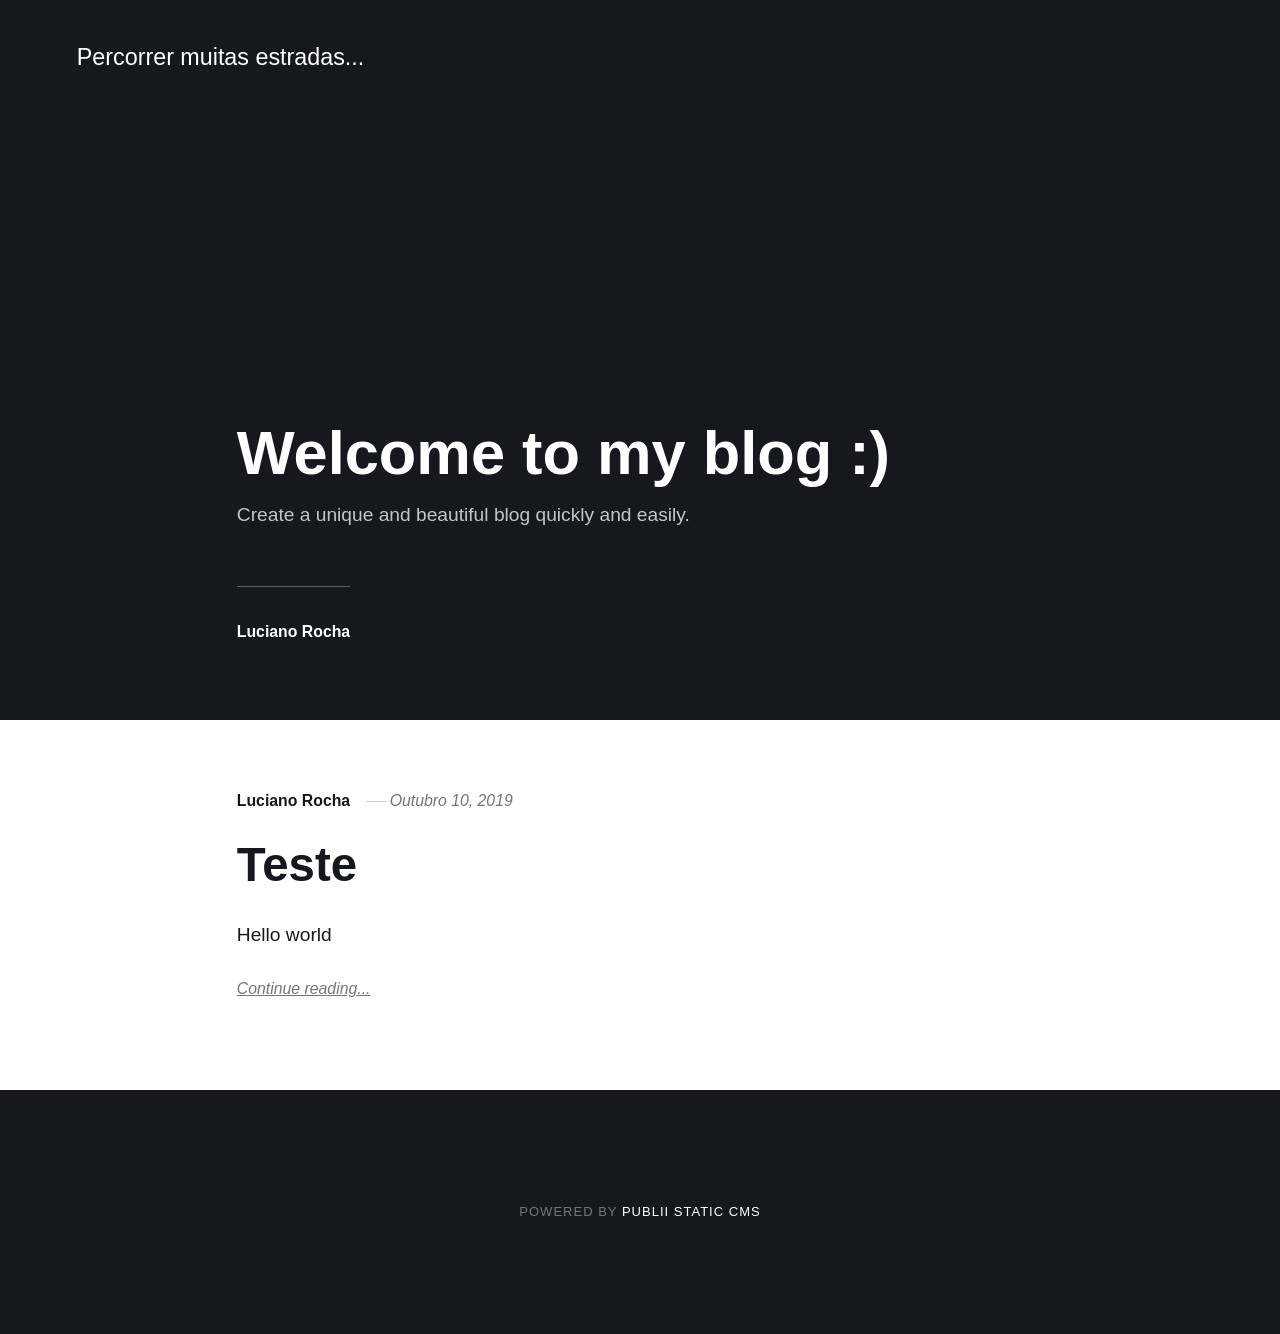
==== index.html @ 8d513691 "Updated from Publii" ====
<!DOCTYPE html><html lang="pt-br"><head><meta charset="utf-8"><meta http-equiv="X-UA-Compatible" content="IE=edge"><meta name="viewport" content="width=device-width,initial-scale=1"><title>Percorrer muitas estradas...</title><meta name="robots" content="index, follow"><meta name="generator" content="Publii Open-Source CMS for Static Site"><link rel="canonical" href="https://luciano2000.github.io/"><link rel="alternate" type="application/atom+xml" href="https://luciano2000.github.io/feed.xml"><link rel="alternate" type="application/json" href="https://luciano2000.github.io/feed.json"><meta property="og:title" content="Percorrer muitas estradas..."><meta property="og:site_name" content="Percorrer muitas estradas..."><meta property="og:description" content=""><meta property="og:url" content="https://luciano2000.github.io/"><meta property="og:type" content="website"><link rel="preconnect" href="https://fonts.gstatic.com/" crossorigin><style>h1,h2,h3,h4,h5,h6,.btn,[type=button],[type=submit],button,.navbar .navbar__menu li,.navbar_mobile_sidebar .navbar__menu li,.feed__author,.post__tag,.post__share>a span,.post__nav-link>span,.footer{font-family:-apple-system,BlinkMacSystemFont,"Segoe UI",Roboto,Oxygen,Ubuntu,Cantarell,"Fira Sans","Droid Sans","Helvetica Neue",Arial,sans-serif,"Apple Color Emoji","Segoe UI Emoji","Segoe UI Symbol"}body,h1,.h1,blockquote,.search__input,.author__name,.author__info>p,.feed__item h2,.post__nav-link{font-family:-apple-system,BlinkMacSystemFont,"Segoe UI",Roboto,Oxygen,Ubuntu,Cantarell,"Fira Sans","Droid Sans","Helvetica Neue",Arial,sans-serif,"Apple Color Emoji","Segoe UI Emoji","Segoe UI Symbol"}</style><link rel="stylesheet" href="https://luciano2000.github.io/assets/css/style.css?v=cc87cb8806c844f0646558fe70d5c5d1"><script type="application/ld+json">{"@context":"http://schema.org","@type":"Organization","name":"Percorrer muitas estradas...","url":"https://luciano2000.github.io/"}</script><script src="https://luciano2000.github.io/assets/js/ls.parent-fit.min.js?v=1c78585e2a70398fe95085061942fd37"></script><script async src="https://luciano2000.github.io/assets/js/lazysizes.min.js?v=149ff45fc6c2f13e892e438a58abb77f"></script></head><body><div class="site-container"><header class="top" id="js-header"><a class="logo" href="https://luciano2000.github.io/">Percorrer muitas estradas...</a><div class="search"><div class="search__overlay js-search-overlay"><div class="search__overlay-inner"><form action="https://luciano2000.github.io/search.html" class="search__form"><input class="search__input js-search-input" type="search" name="q" placeholder="search..." autofocus="autofocus"></form><button class="search__close js-search-close" aria-label="Close">Close</button></div></div><button class="search__btn js-search-btn" aria-label="Search"><svg role="presentation" focusable="false"><use xlink:href="https://luciano2000.github.io/assets/svg/svg-map.svg#search"/></svg></button></div></header><main><div class="hero"><header class="hero__content"><div class="wrapper"><h1>Welcome to my blog :)</h1><p>Create a unique and beautiful blog quickly and easily.</p><div class="post__meta post__meta--author"><a href="https://luciano2000.github.io/authors/luciano-rocha/" class="feed__author invert">Luciano Rocha</a></div></div></header></div><div class="feed"><article class="feed__item"><header class="wrapper"><div class="feed__meta"><a href="https://luciano2000.github.io/authors/luciano-rocha/" class="feed__author invert">Luciano Rocha</a> <time datetime="2019-10-10T10:26" class="feed__date">Outubro 10, 2019</time></div><h2><a href="https://luciano2000.github.io/teste.html" class="invert">Teste</a></h2></header><div class="wrapper"><p>Hello world</p><a href="https://luciano2000.github.io/teste.html" class="readmore feed__readmore invert">Continue reading...</a></div></article></div></main><footer class="footer"><div class="footer__copyright">Powered by <a href="https://getpublii.com" target="_blank" rel="nofollow noopener">Publii Static CMS</a></div><button class="footer__bttop js-footer__bttop" aria-label="Back to top"><svg><title>Back to top</title><use xlink:href="https://luciano2000.github.io/assets/svg/svg-map.svg#toparrow"/></svg></button></footer></div><script>window.publiiThemeMenuConfig = {    
        mobileMenuMode: 'sidebar',
        animationSpeed: 300,
        submenuWidth: 'auto',
        doubleClickTime: 500,
        mobileMenuExpandableSubmenus: true, 
        relatedContainerForOverlayMenuSelector: '.top',
   };</script><script defer="defer" src="https://luciano2000.github.io/assets/js/scripts.min.js?v=f56b13ba141d95ea2a0b7aab75ca9528"></script><script>var lazyFeaturedImage=function lazyFeaturedImage(){var b=document.querySelectorAll(".hero__image-img");for(var a=0;a<b.length;a++){var c=b[a];c.addEventListener("lazyloaded",function(f){var d=f.target.parentNode;d.classList.add("hero__image--overlay")})}};lazyFeaturedImage();</script></body></html>
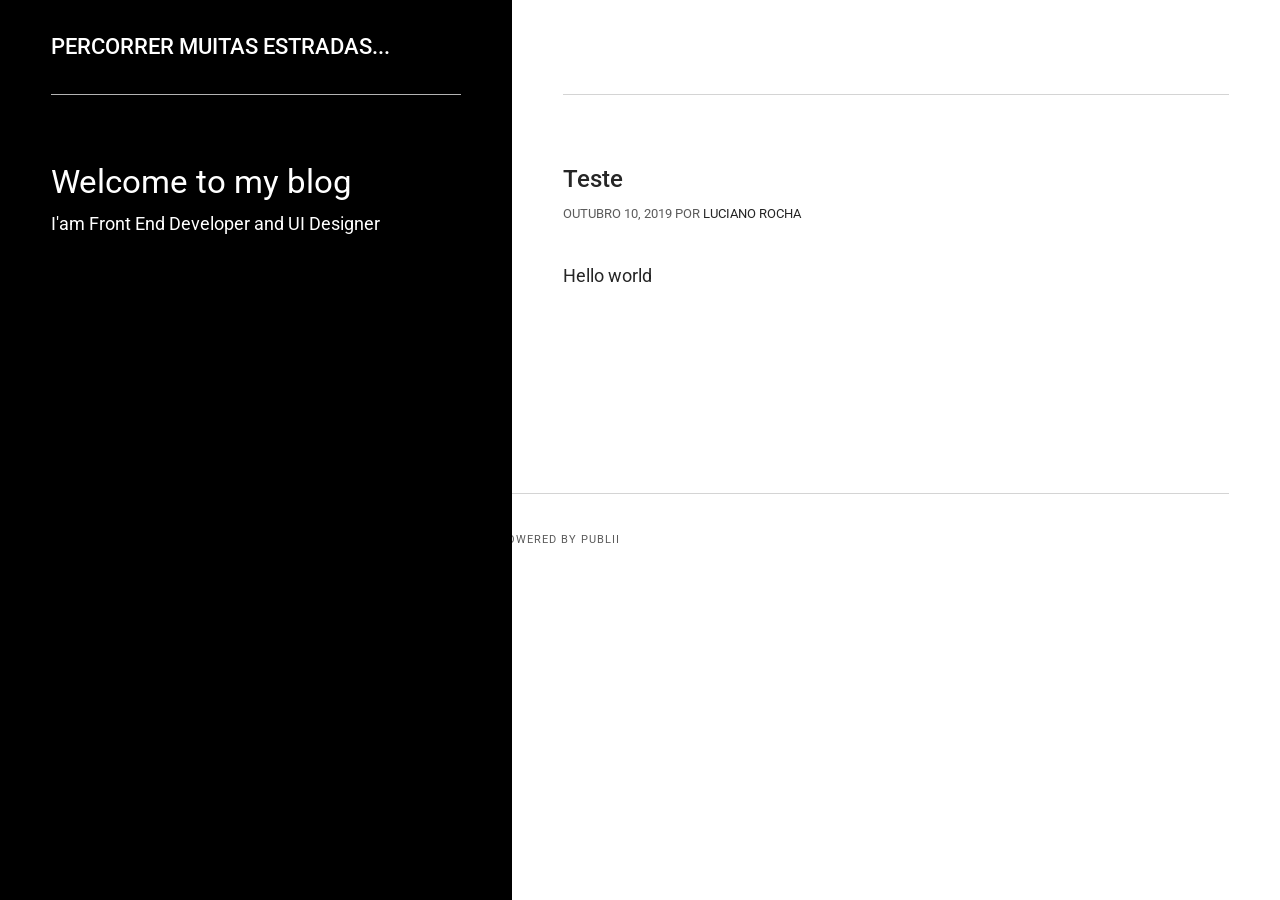
==== commit 1e2f6dd9: "Updated from Publii" ====
--- a/index.html
+++ b/index.html
@@ -1,8 +1 @@
-<!DOCTYPE html><html lang="pt-br"><head><meta charset="utf-8"><meta http-equiv="X-UA-Compatible" content="IE=edge"><meta name="viewport" content="width=device-width,initial-scale=1"><title>Percorrer muitas estradas...</title><meta name="robots" content="index, follow"><meta name="generator" content="Publii Open-Source CMS for Static Site"><link rel="canonical" href="https://luciano2000.github.io/"><link rel="alternate" type="application/atom+xml" href="https://luciano2000.github.io/feed.xml"><link rel="alternate" type="application/json" href="https://luciano2000.github.io/feed.json"><meta property="og:title" content="Percorrer muitas estradas..."><meta property="og:site_name" content="Percorrer muitas estradas..."><meta property="og:description" content=""><meta property="og:url" content="https://luciano2000.github.io/"><meta property="og:type" content="website"><link rel="preconnect" href="https://fonts.gstatic.com/" crossorigin><style>h1,h2,h3,h4,h5,h6,.btn,[type=button],[type=submit],button,.navbar .navbar__menu li,.navbar_mobile_sidebar .navbar__menu li,.feed__author,.post__tag,.post__share>a span,.post__nav-link>span,.footer{font-family:-apple-system,BlinkMacSystemFont,"Segoe UI",Roboto,Oxygen,Ubuntu,Cantarell,"Fira Sans","Droid Sans","Helvetica Neue",Arial,sans-serif,"Apple Color Emoji","Segoe UI Emoji","Segoe UI Symbol"}body,h1,.h1,blockquote,.search__input,.author__name,.author__info>p,.feed__item h2,.post__nav-link{font-family:-apple-system,BlinkMacSystemFont,"Segoe UI",Roboto,Oxygen,Ubuntu,Cantarell,"Fira Sans","Droid Sans","Helvetica Neue",Arial,sans-serif,"Apple Color Emoji","Segoe UI Emoji","Segoe UI Symbol"}</style><link rel="stylesheet" href="https://luciano2000.github.io/assets/css/style.css?v=cc87cb8806c844f0646558fe70d5c5d1"><script type="application/ld+json">{"@context":"http://schema.org","@type":"Organization","name":"Percorrer muitas estradas...","url":"https://luciano2000.github.io/"}</script><script src="https://luciano2000.github.io/assets/js/ls.parent-fit.min.js?v=1c78585e2a70398fe95085061942fd37"></script><script async src="https://luciano2000.github.io/assets/js/lazysizes.min.js?v=149ff45fc6c2f13e892e438a58abb77f"></script></head><body><div class="site-container"><header class="top" id="js-header"><a class="logo" href="https://luciano2000.github.io/">Percorrer muitas estradas...</a><div class="search"><div class="search__overlay js-search-overlay"><div class="search__overlay-inner"><form action="https://luciano2000.github.io/search.html" class="search__form"><input class="search__input js-search-input" type="search" name="q" placeholder="search..." autofocus="autofocus"></form><button class="search__close js-search-close" aria-label="Close">Close</button></div></div><button class="search__btn js-search-btn" aria-label="Search"><svg role="presentation" focusable="false"><use xlink:href="https://luciano2000.github.io/assets/svg/svg-map.svg#search"/></svg></button></div></header><main><div class="hero"><header class="hero__content"><div class="wrapper"><h1>Welcome to my blog :)</h1><p>Create a unique and beautiful blog quickly and easily.</p><div class="post__meta post__meta--author"><a href="https://luciano2000.github.io/authors/luciano-rocha/" class="feed__author invert">Luciano Rocha</a></div></div></header></div><div class="feed"><article class="feed__item"><header class="wrapper"><div class="feed__meta"><a href="https://luciano2000.github.io/authors/luciano-rocha/" class="feed__author invert">Luciano Rocha</a> <time datetime="2019-10-10T10:26" class="feed__date">Outubro 10, 2019</time></div><h2><a href="https://luciano2000.github.io/teste.html" class="invert">Teste</a></h2></header><div class="wrapper"><p>Hello world</p><a href="https://luciano2000.github.io/teste.html" class="readmore feed__readmore invert">Continue reading...</a></div></article></div></main><footer class="footer"><div class="footer__copyright">Powered by <a href="https://getpublii.com" target="_blank" rel="nofollow noopener">Publii Static CMS</a></div><button class="footer__bttop js-footer__bttop" aria-label="Back to top"><svg><title>Back to top</title><use xlink:href="https://luciano2000.github.io/assets/svg/svg-map.svg#toparrow"/></svg></button></footer></div><script>window.publiiThemeMenuConfig = {    
-        mobileMenuMode: 'sidebar',
-        animationSpeed: 300,
-        submenuWidth: 'auto',
-        doubleClickTime: 500,
-        mobileMenuExpandableSubmenus: true, 
-        relatedContainerForOverlayMenuSelector: '.top',
-   };</script><script defer="defer" src="https://luciano2000.github.io/assets/js/scripts.min.js?v=f56b13ba141d95ea2a0b7aab75ca9528"></script><script>var lazyFeaturedImage=function lazyFeaturedImage(){var b=document.querySelectorAll(".hero__image-img");for(var a=0;a<b.length;a++){var c=b[a];c.addEventListener("lazyloaded",function(f){var d=f.target.parentNode;d.classList.add("hero__image--overlay")})}};lazyFeaturedImage();</script></body></html>+<!DOCTYPE html><html lang="pt-br"><head><meta charset="utf-8"><meta http-equiv="X-UA-Compatible" content="IE=edge"><meta name="viewport" content="width=device-width,initial-scale=1"><title>Percorrer muitas estradas...</title><meta name="description" content="Site pessoal, com um pouco do meu dia a dia e minhas descobertas"><meta name="robots" content="index, follow"><meta name="generator" content="Publii Open-Source CMS for Static Site"><link rel="canonical" href="https://luciano2000.github.io/"><link rel="amphtml" href="https://luciano2000.github.io/amp/"><link type="application/atom+xml" rel="alternate" href="https://luciano2000.github.io/feed.xml"><meta property="og:title" content="Percorrer muitas estradas..."><meta property="og:site_name" content="Percorrer muitas estradas..."><meta property="og:description" content="Site pessoal, com um pouco do meu dia a dia e minhas descobertas"><meta property="og:url" content="https://luciano2000.github.io/"><meta property="og:type" content="website"><meta name="twitter:card" content="summary_large_image"><meta name="twitter:site" content="@luciano2000"><meta name="twitter:title" content="Percorrer muitas estradas..."><meta name="twitter:description" content="Site pessoal, com um pouco do meu dia a dia e minhas descobertas"><link rel="preconnect" href="https://fonts.gstatic.com/" crossorigin><link href="https://fonts.googleapis.com/css?family=Roboto:400,500" rel="stylesheet"><link rel="stylesheet" href="https://luciano2000.github.io/assets/css/style.css?v=706f9ca3b121005baf525f30e9434e0e"><script type="application/ld+json">{"@context":"http://schema.org","@type":"Organization","name":"Percorrer muitas estradas...","url":"https://luciano2000.github.io/"}</script><script async src="https://luciano2000.github.io/assets/js/lazysizes.min.js?v=300b16f1c14e1537e6b064f464ab33b1"></script></head><body><div class="container"><div class="content js-content"><header><div class="top"><a class="logo" href="https://luciano2000.github.io/">Percorrer muitas estradas...</a></div><div class="top top--right is-sticky"></div></header><main class="main"><section class="main__left"><header><h1>Welcome to my blog</h1><p>I'am Front End Developer and UI Designer</p></header></section><div class="main__right category"><div><article><header><h2><a href="https://luciano2000.github.io/teste.html">Teste</a></h2><p class="post__meta"><time datetime="2019-10-10T10:26">Outubro 10, 2019 </time>por <a href="https://luciano2000.github.io/colaborador/luciano-rocha/" title="Luciano Rocha">Luciano Rocha</a></p></header><p>Hello world</p></article></div></div></main><footer class="footer"><div class="footer__copyright">Powered by Publii</div></footer></div></div><script defer="defer" src="https://luciano2000.github.io/assets/js/jquery-3.2.1.slim.min.js?v=5f48fc77cac90c4778fa24ec9c57f37d"></script><script defer="defer" src="https://luciano2000.github.io/assets/js/scripts.js?v=8d8da74413bdb3c2b8a987207ce19d2f"></script></body></html>
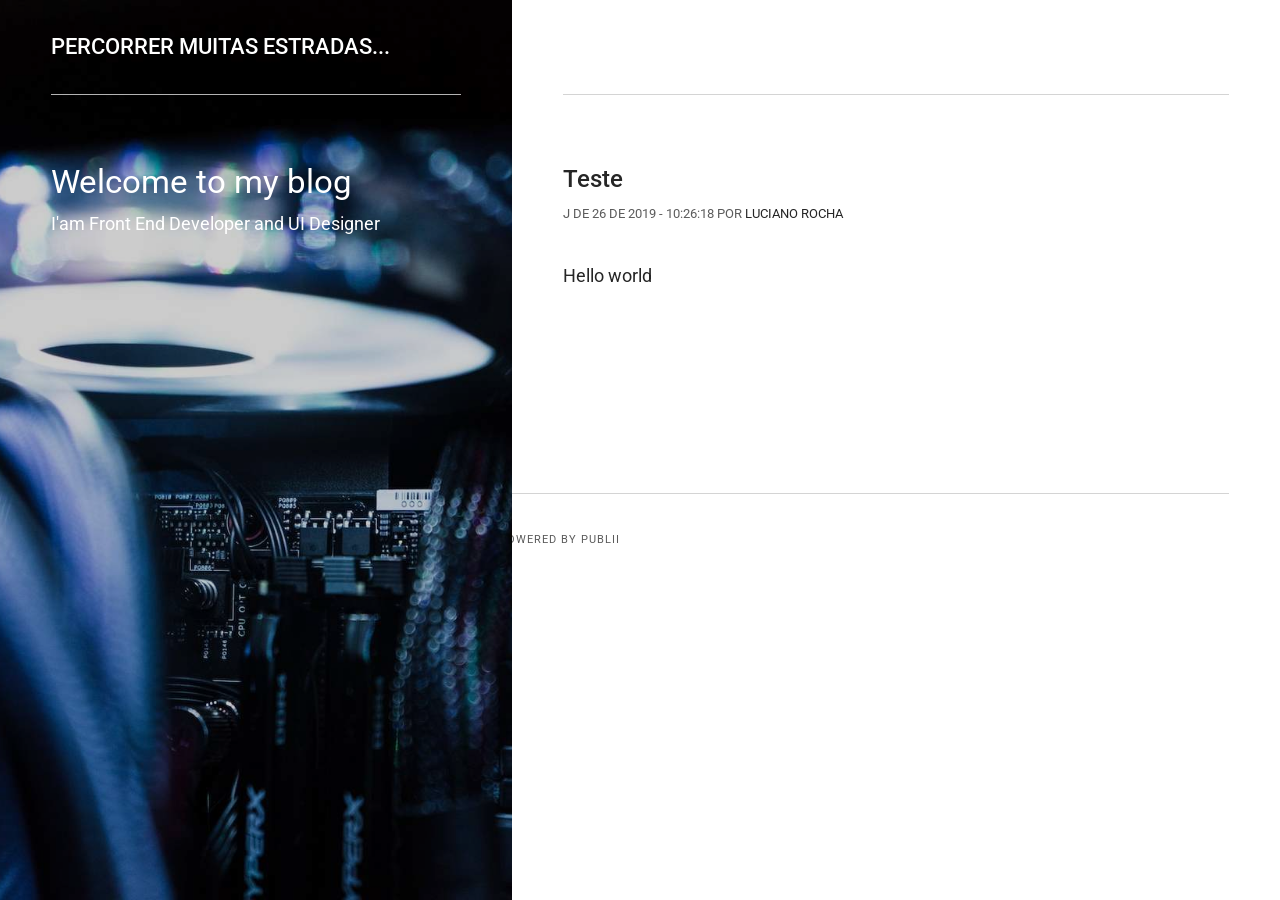
==== commit 6e92bba3: "Updated from Publii" ====
--- a/index.html
+++ b/index.html
@@ -1 +1 @@
-<!DOCTYPE html><html lang="pt-br"><head><meta charset="utf-8"><meta http-equiv="X-UA-Compatible" content="IE=edge"><meta name="viewport" content="width=device-width,initial-scale=1"><title>Percorrer muitas estradas...</title><meta name="description" content="Site pessoal, com um pouco do meu dia a dia e minhas descobertas"><meta name="robots" content="index, follow"><meta name="generator" content="Publii Open-Source CMS for Static Site"><link rel="canonical" href="https://luciano2000.github.io/"><link rel="amphtml" href="https://luciano2000.github.io/amp/"><link type="application/atom+xml" rel="alternate" href="https://luciano2000.github.io/feed.xml"><meta property="og:title" content="Percorrer muitas estradas..."><meta property="og:site_name" content="Percorrer muitas estradas..."><meta property="og:description" content="Site pessoal, com um pouco do meu dia a dia e minhas descobertas"><meta property="og:url" content="https://luciano2000.github.io/"><meta property="og:type" content="website"><meta name="twitter:card" content="summary_large_image"><meta name="twitter:site" content="@luciano2000"><meta name="twitter:title" content="Percorrer muitas estradas..."><meta name="twitter:description" content="Site pessoal, com um pouco do meu dia a dia e minhas descobertas"><link rel="preconnect" href="https://fonts.gstatic.com/" crossorigin><link href="https://fonts.googleapis.com/css?family=Roboto:400,500" rel="stylesheet"><link rel="stylesheet" href="https://luciano2000.github.io/assets/css/style.css?v=706f9ca3b121005baf525f30e9434e0e"><script type="application/ld+json">{"@context":"http://schema.org","@type":"Organization","name":"Percorrer muitas estradas...","url":"https://luciano2000.github.io/"}</script><script async src="https://luciano2000.github.io/assets/js/lazysizes.min.js?v=300b16f1c14e1537e6b064f464ab33b1"></script></head><body><div class="container"><div class="content js-content"><header><div class="top"><a class="logo" href="https://luciano2000.github.io/">Percorrer muitas estradas...</a></div><div class="top top--right is-sticky"></div></header><main class="main"><section class="main__left"><header><h1>Welcome to my blog</h1><p>I'am Front End Developer and UI Designer</p></header></section><div class="main__right category"><div><article><header><h2><a href="https://luciano2000.github.io/teste.html">Teste</a></h2><p class="post__meta"><time datetime="2019-10-10T10:26">Outubro 10, 2019 </time>por <a href="https://luciano2000.github.io/colaborador/luciano-rocha/" title="Luciano Rocha">Luciano Rocha</a></p></header><p>Hello world</p></article></div></div></main><footer class="footer"><div class="footer__copyright">Powered by Publii</div></footer></div></div><script defer="defer" src="https://luciano2000.github.io/assets/js/jquery-3.2.1.slim.min.js?v=5f48fc77cac90c4778fa24ec9c57f37d"></script><script defer="defer" src="https://luciano2000.github.io/assets/js/scripts.js?v=8d8da74413bdb3c2b8a987207ce19d2f"></script></body></html>+<!DOCTYPE html><html lang="pt-br"><head><meta charset="utf-8"><meta http-equiv="X-UA-Compatible" content="IE=edge"><meta name="viewport" content="width=device-width,initial-scale=1"><title>Percorrer muitas estradas...</title><meta name="description" content="Site pessoal, com um pouco do meu dia a dia e minhas descobertas"><meta name="robots" content="index, follow"><meta name="generator" content="Publii Open-Source CMS for Static Site"><link rel="canonical" href="https://luciano2000.github.io/"><link rel="amphtml" href="https://luciano2000.github.io/amp/"><link type="application/atom+xml" rel="alternate" href="https://luciano2000.github.io/feed.xml"><meta property="og:title" content="Percorrer muitas estradas..."><meta property="og:site_name" content="Percorrer muitas estradas..."><meta property="og:description" content="Site pessoal, com um pouco do meu dia a dia e minhas descobertas"><meta property="og:url" content="https://luciano2000.github.io/"><meta property="og:type" content="website"><meta name="twitter:card" content="summary_large_image"><meta name="twitter:site" content="@luciano2000"><meta name="twitter:title" content="Percorrer muitas estradas..."><meta name="twitter:description" content="Site pessoal, com um pouco do meu dia a dia e minhas descobertas"><link rel="preconnect" href="https://fonts.gstatic.com/" crossorigin><link href="https://fonts.googleapis.com/css?family=Roboto:400,500" rel="stylesheet"><link rel="stylesheet" href="https://luciano2000.github.io/assets/css/style.css?v=394c593e730f789dc4ed5d44d05e808a"><script type="application/ld+json">{"@context":"http://schema.org","@type":"Organization","name":"Percorrer muitas estradas...","url":"https://luciano2000.github.io/"}</script><script async src="https://luciano2000.github.io/assets/js/lazysizes.min.js?v=300b16f1c14e1537e6b064f464ab33b1"></script></head><body><div class="container"><div class="content js-content"><header><div class="top"><a class="logo" href="https://luciano2000.github.io/">Percorrer muitas estradas...</a></div><div class="top top--right is-sticky"></div></header><main class="main"><section class="main__left"><div class="hero"><img src="https://luciano2000.github.io/media/website/artiom-vallat-0F2tAwBmBjo-unsplash.jpg" srcset="https://luciano2000.github.io/media/website/responsive/artiom-vallat-0F2tAwBmBjo-unsplash-xs.jpg 300w, https://luciano2000.github.io/media/website/responsive/artiom-vallat-0F2tAwBmBjo-unsplash-sm.jpg 480w, https://luciano2000.github.io/media/website/responsive/artiom-vallat-0F2tAwBmBjo-unsplash-md.jpg 768w, https://luciano2000.github.io/media/website/responsive/artiom-vallat-0F2tAwBmBjo-unsplash-lg.jpg 1024w, https://luciano2000.github.io/media/website/responsive/artiom-vallat-0F2tAwBmBjo-unsplash-xl.jpg 1280w, https://luciano2000.github.io/media/website/responsive/artiom-vallat-0F2tAwBmBjo-unsplash-2xl.jpg 1600w" sizes="(min-width: 61.3125em) 50vw, 100vw" alt=""></div><header><h1>Welcome to my blog</h1><p>I'am Front End Developer and UI Designer</p></header></section><div class="main__right category"><div><article><header><h2><a href="https://luciano2000.github.io/teste.html">Teste</a></h2><p class="post__meta"><time datetime="2019-10-10T10:26">j de 26 de 2019 - 10:26:18 </time>por <a href="https://luciano2000.github.io/colaborador/luciano-rocha/" title="Luciano Rocha">Luciano Rocha</a></p></header><p>Hello world</p></article></div></div></main><footer class="footer"><div class="footer__copyright">Powered by Publii</div></footer></div></div><script defer="defer" src="https://luciano2000.github.io/assets/js/jquery-3.2.1.slim.min.js?v=5f48fc77cac90c4778fa24ec9c57f37d"></script><script defer="defer" src="https://luciano2000.github.io/assets/js/scripts.js?v=8d8da74413bdb3c2b8a987207ce19d2f"></script></body></html>
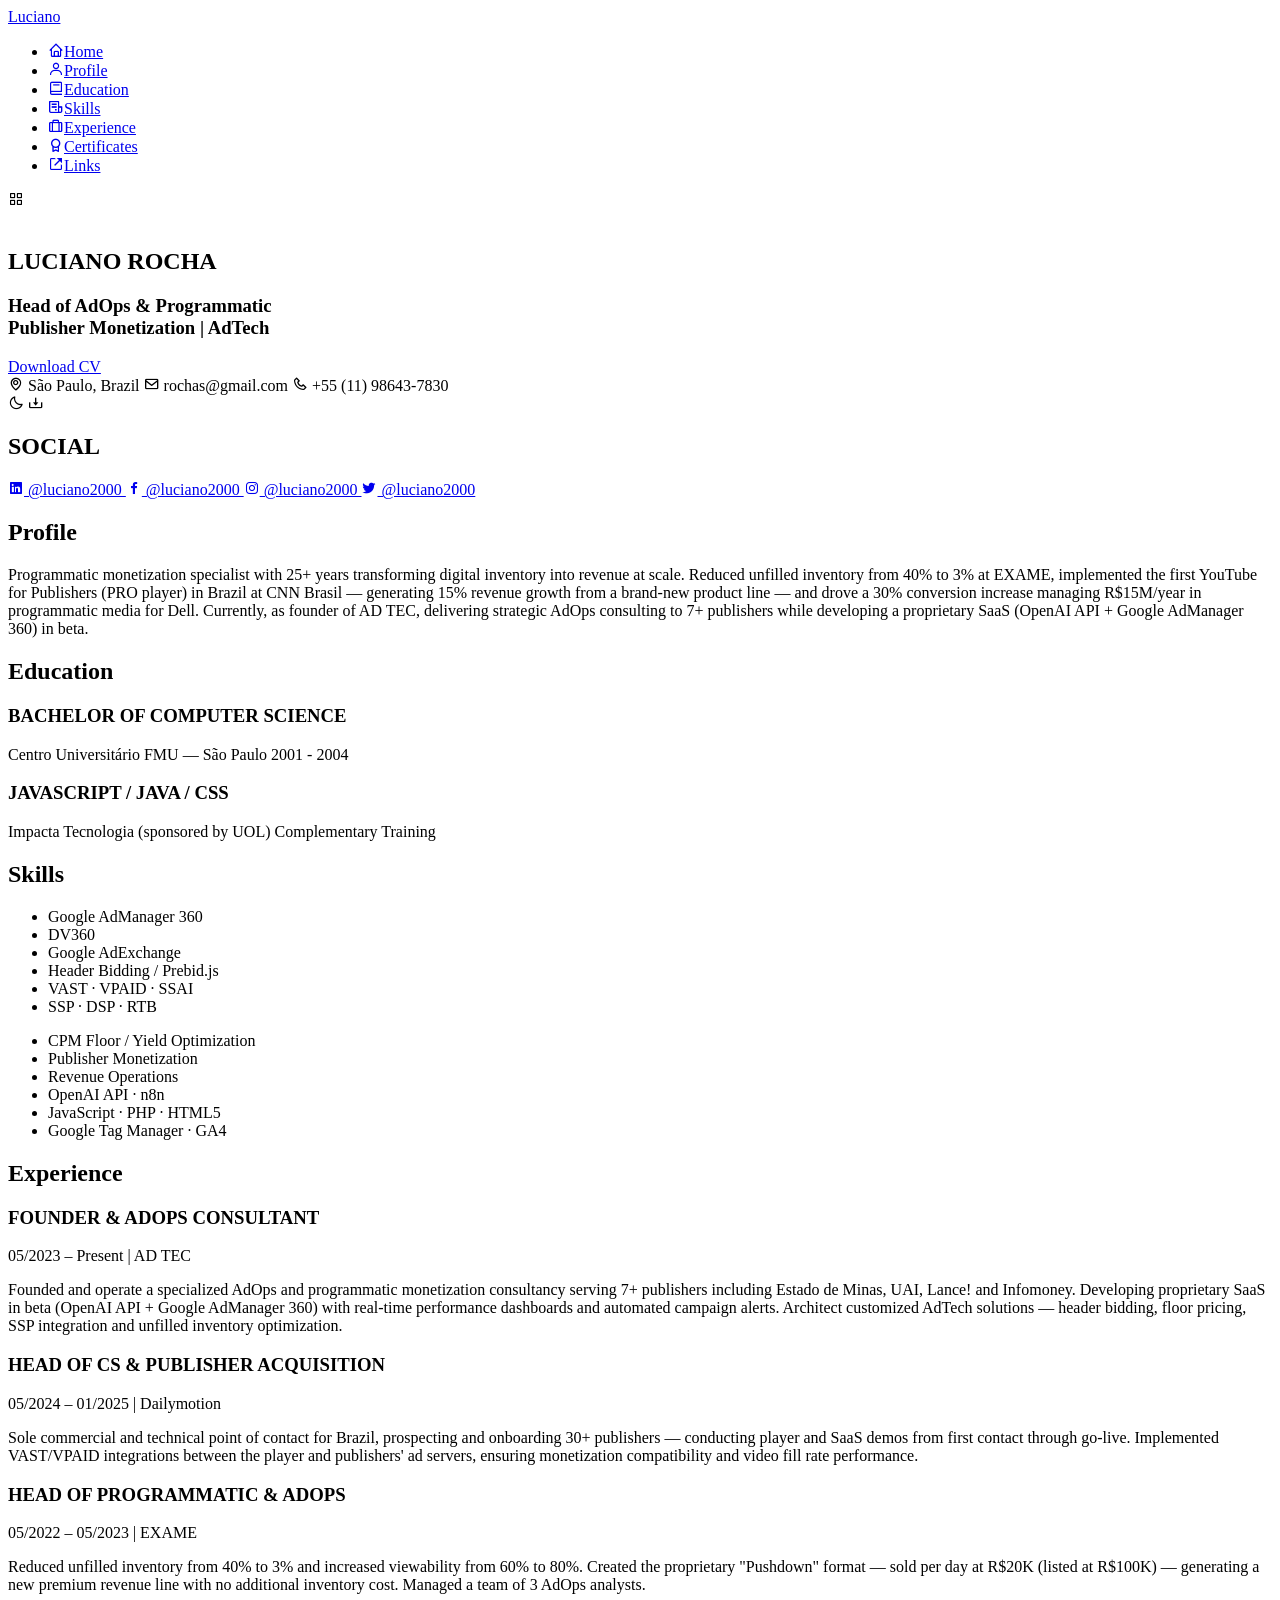
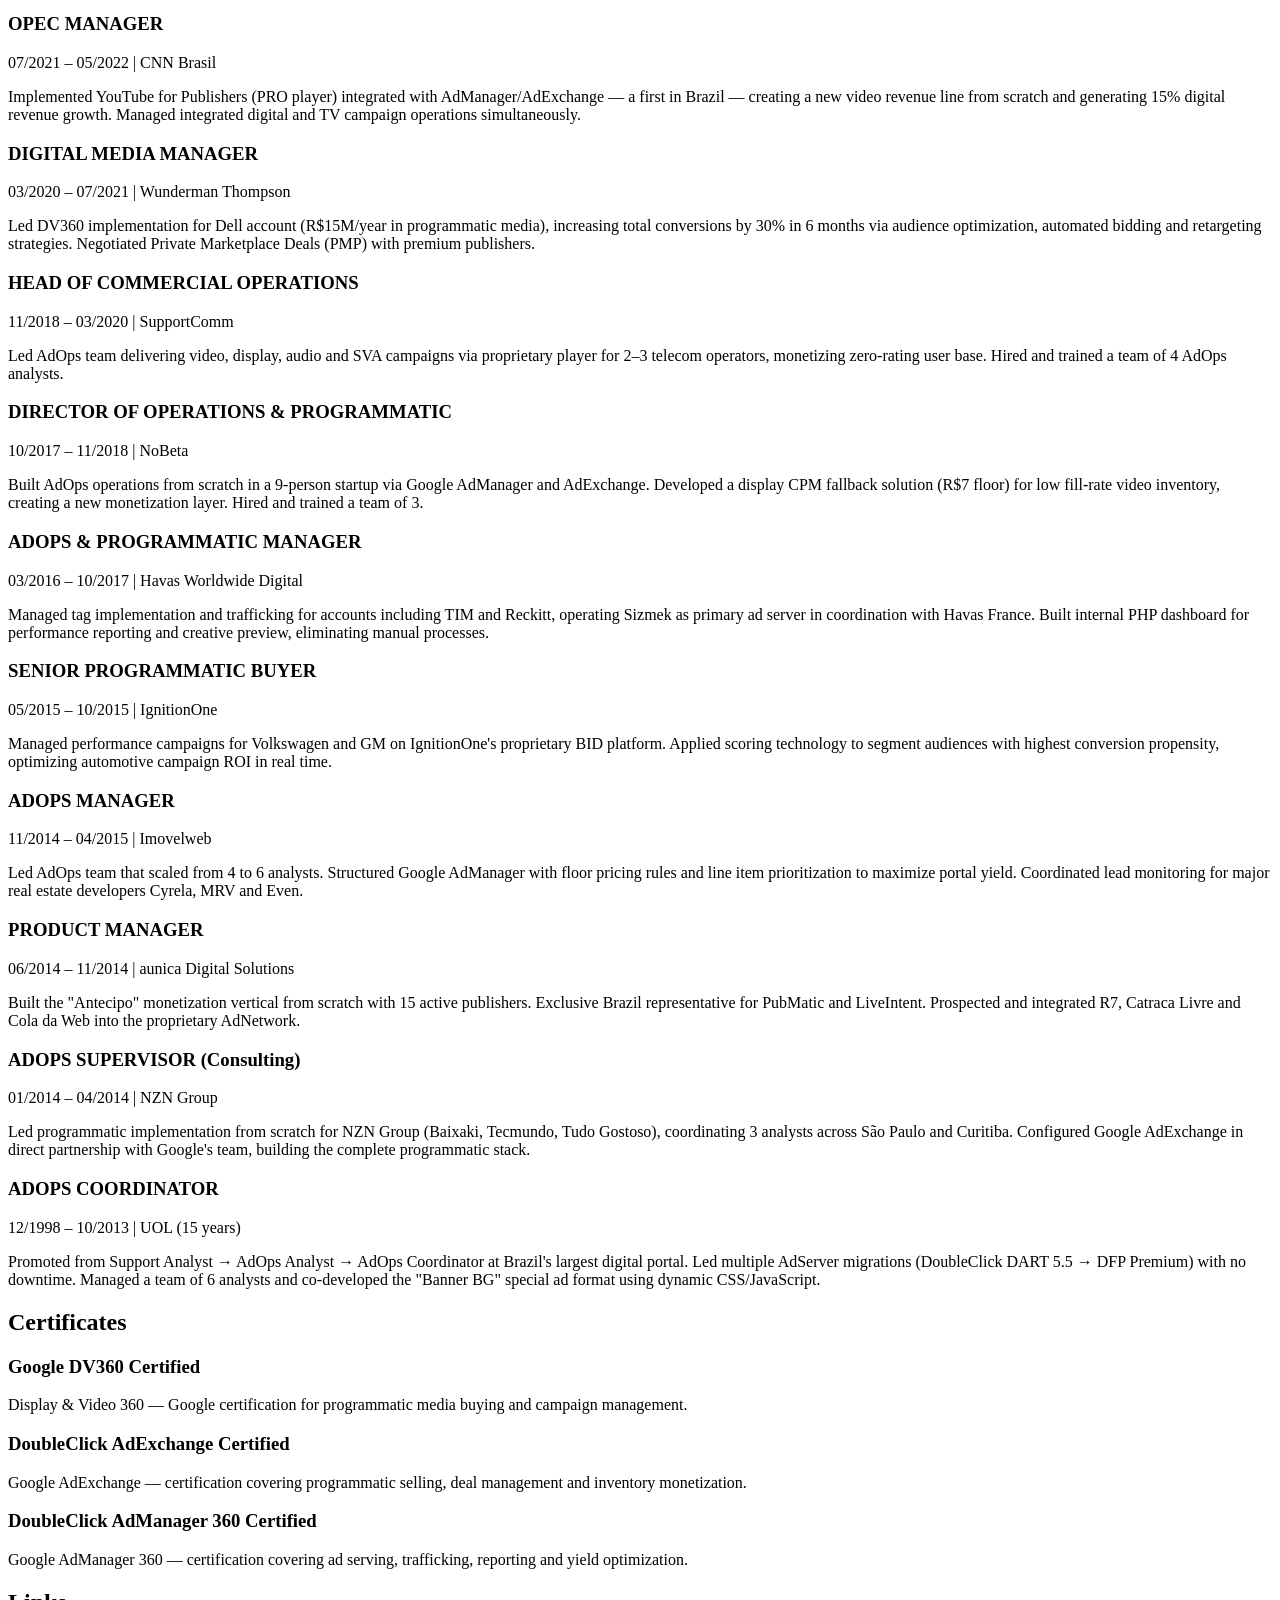
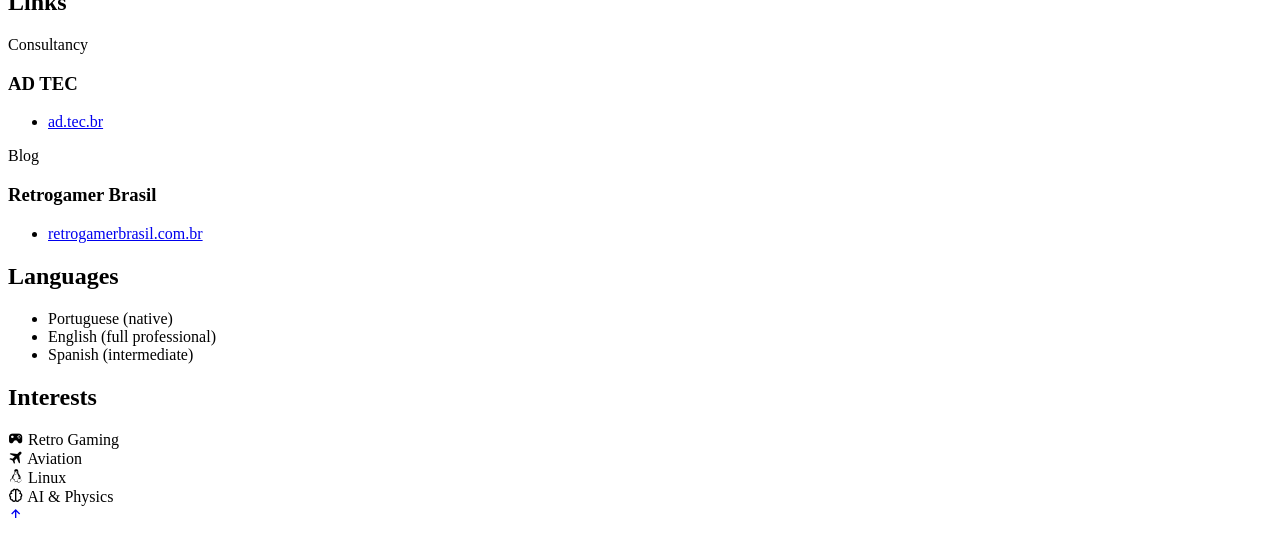
==== commit 3b7e5841: "Update fmt.Println message from 'Hello' to 'Goodbye'" ====
--- a/index.html
+++ b/index.html
@@ -1 +1,472 @@
-<!DOCTYPE html><html lang="pt-br"><head><meta charset="utf-8"><meta http-equiv="X-UA-Compatible" content="IE=edge"><meta name="viewport" content="width=device-width,initial-scale=1"><title>Percorrer muitas estradas...</title><meta name="description" content="Site pessoal, com um pouco do meu dia a dia e minhas descobertas"><meta name="robots" content="index, follow"><meta name="generator" content="Publii Open-Source CMS for Static Site"><link rel="canonical" href="https://luciano2000.github.io/"><link rel="amphtml" href="https://luciano2000.github.io/amp/"><link type="application/atom+xml" rel="alternate" href="https://luciano2000.github.io/feed.xml"><meta property="og:title" content="Percorrer muitas estradas..."><meta property="og:site_name" content="Percorrer muitas estradas..."><meta property="og:description" content="Site pessoal, com um pouco do meu dia a dia e minhas descobertas"><meta property="og:url" content="https://luciano2000.github.io/"><meta property="og:type" content="website"><meta name="twitter:card" content="summary_large_image"><meta name="twitter:site" content="@luciano2000"><meta name="twitter:title" content="Percorrer muitas estradas..."><meta name="twitter:description" content="Site pessoal, com um pouco do meu dia a dia e minhas descobertas"><link rel="preconnect" href="https://fonts.gstatic.com/" crossorigin><link href="https://fonts.googleapis.com/css?family=Roboto:400,500" rel="stylesheet"><link rel="stylesheet" href="https://luciano2000.github.io/assets/css/style.css?v=394c593e730f789dc4ed5d44d05e808a"><script type="application/ld+json">{"@context":"http://schema.org","@type":"Organization","name":"Percorrer muitas estradas...","url":"https://luciano2000.github.io/"}</script><script async src="https://luciano2000.github.io/assets/js/lazysizes.min.js?v=300b16f1c14e1537e6b064f464ab33b1"></script></head><body><div class="container"><div class="content js-content"><header><div class="top"><a class="logo" href="https://luciano2000.github.io/">Percorrer muitas estradas...</a></div><div class="top top--right is-sticky"></div></header><main class="main"><section class="main__left"><div class="hero"><img src="https://luciano2000.github.io/media/website/artiom-vallat-0F2tAwBmBjo-unsplash.jpg" srcset="https://luciano2000.github.io/media/website/responsive/artiom-vallat-0F2tAwBmBjo-unsplash-xs.jpg 300w, https://luciano2000.github.io/media/website/responsive/artiom-vallat-0F2tAwBmBjo-unsplash-sm.jpg 480w, https://luciano2000.github.io/media/website/responsive/artiom-vallat-0F2tAwBmBjo-unsplash-md.jpg 768w, https://luciano2000.github.io/media/website/responsive/artiom-vallat-0F2tAwBmBjo-unsplash-lg.jpg 1024w, https://luciano2000.github.io/media/website/responsive/artiom-vallat-0F2tAwBmBjo-unsplash-xl.jpg 1280w, https://luciano2000.github.io/media/website/responsive/artiom-vallat-0F2tAwBmBjo-unsplash-2xl.jpg 1600w" sizes="(min-width: 61.3125em) 50vw, 100vw" alt=""></div><header><h1>Welcome to my blog</h1><p>I'am Front End Developer and UI Designer</p></header></section><div class="main__right category"><div><article><header><h2><a href="https://luciano2000.github.io/teste.html">Teste</a></h2><p class="post__meta"><time datetime="2019-10-10T10:26">j de 26 de 2019 - 10:26:18 </time>por <a href="https://luciano2000.github.io/colaborador/luciano-rocha/" title="Luciano Rocha">Luciano Rocha</a></p></header><p>Hello world</p></article></div></div></main><footer class="footer"><div class="footer__copyright">Powered by Publii</div></footer></div></div><script defer="defer" src="https://luciano2000.github.io/assets/js/jquery-3.2.1.slim.min.js?v=5f48fc77cac90c4778fa24ec9c57f37d"></script><script defer="defer" src="https://luciano2000.github.io/assets/js/scripts.js?v=8d8da74413bdb3c2b8a987207ce19d2f"></script></body></html>+<!DOCTYPE html>
+<html lang="en">
+
+<head>
+    <!-- Google tag (gtag.js) -->
+    <script async src="https://www.googletagmanager.com/gtag/js?id=G-7FJZPQWWXQ"></script>
+    <script>
+        window.dataLayer = window.dataLayer || [];
+        function gtag() { dataLayer.push(arguments); }
+        gtag('js', new Date());
+
+        gtag('config', 'G-7FJZPQWWXQ');
+    </script>
+    <meta charset="UTF-8">
+    <meta name="viewport" content="width=device-width, initial-scale=1.0">
+
+    <!--========== BOX ICONS ==========-->
+    <link rel="stylesheet" href="https://cdn.jsdelivr.net/npm/boxicons@latest/css/boxicons.min.css">
+
+    <!--========== CSS ==========-->
+    <link rel="stylesheet" href="assets/css/styles.css">
+
+    <title>Luciano Rocha</title>
+</head>
+
+<body>
+    <!--========== HEADER ==========-->
+    <header class="l-header" id="header">
+        <nav class="nav bd-container">
+            <a href="#" class="nav__logo">Luciano</a>
+
+            <div class="nav__menu" id="nav-menu">
+                <ul class="nav__list">
+                    <li class="nav__item">
+                        <a href="#home" class="nav__link active-link">
+                            <i class='bx bx-home nav__icon'></i>Home
+                        </a>
+                    </li>
+                    <li class="nav__item">
+                        <a href="#profile" class="nav__link">
+                            <i class='bx bx-user nav__icon'></i>Profile
+                        </a>
+                    </li>
+                    <li class="nav__item">
+                        <a href="#education" class="nav__link">
+                            <i class='bx bx-book nav__icon'></i>Education
+                        </a>
+                    </li>
+                    <li class="nav__item">
+                        <a href="#skills" class="nav__link">
+                            <i class='bx bx-receipt nav__icon'></i>Skills
+                        </a>
+                    </li>
+                    <li class="nav__item">
+                        <a href="#experience" class="nav__link">
+                            <i class='bx bx-briefcase-alt nav__icon'></i>Experience
+                        </a>
+                    </li>
+                    <li class="nav__item">
+                        <a href="#certificates" class="nav__link">
+                            <i class='bx bx-award nav__icon'></i>Certificates
+                        </a>
+                    </li>
+                    <li class="nav__item">
+                        <a href="#references" class="nav__link">
+                            <i class='bx bx-link-external nav__icon'></i>Links
+                        </a>
+                    </li>
+                </ul>
+            </div>
+
+            <div class="nav__toggle" id="nav-toggle">
+                <i class='bx bx-grid-alt'></i>
+            </div>
+        </nav>
+    </header>
+
+    <main class="l-main bd-container">
+        <!-- All elements within this div, is generated in PDF -->
+        <div class="resume" id="area-cv">
+            <div class="resume__left">
+                <!--========== HOME ==========-->
+                <section class="home" id="home">
+                    <div class="home__container section bd-grid">
+                        <div class="home__data bd-grid">
+                            <img src="assets/img/eu.jpeg" alt="" class="home__img">
+
+                            <h1 class="home__title">LUCIANO <b>ROCHA</b></h1>
+                            <h3 class="home__profession">Head of AdOps &amp; Programmatic<br>Publisher Monetization | AdTech</h3>
+
+                            <div>
+                                <!-- Button to download your CV saved in the pdf folder. Available for mobile -->
+                                <a download="" href="assets/pdf/ResumeCv.pdf" class="home__button-movil">Download CV</a>
+                            </div>
+                        </div>
+
+                        <div class="home__address bd-grid">
+                            <span class="home__information">
+                                <i class='bx bx-map home__icon'></i> São Paulo, Brazil
+                            </span>
+                            <span class="home__information">
+                                <i class='bx bx-envelope home__icon'></i> rochas@gmail.com
+                            </span>
+                            <span class="home__information">
+                                <i class='bx bx-phone home__icon'></i> +55 (11) 98643-7830
+                            </span>
+                        </div>
+                    </div>
+
+                    <!-- Theme change button -->
+                    <i class='bx bx-moon change-theme' title="Theme" id="theme-button"></i>
+
+                    <!-- Button to generate and download the pdf. Available for desktop. -->
+                    <i class='bx bx-download generate-pdf' title="Generate PDF" id="resume-button"></i>
+                </section>
+
+                <!--========== SOCIAL ==========-->
+                <section class="social section">
+                    <h2 class="section-title">SOCIAL</h2>
+
+                    <div class="social__container bd-grid">
+                        <a href="https://www.linkedin.com/in/luciano2000" target="_blank" class="social__link">
+                            <i class='bx bxl-linkedin-square social__icon'></i>
+                            @luciano2000
+                        </a>
+                        <a href="https://www.facebook.com/luciano2000" target="_blank" class="social__link">
+                            <i class='bx bxl-facebook social__icon'></i>
+                            @luciano2000
+                        </a>
+                        <a href="https://www.instagram.com/luciano2000" target="_blank" class="social__link">
+                            <i class='bx bxl-instagram social__icon'></i>
+                            @luciano2000
+                        </a>
+                        <a href="https://www.twitter.com/luciano2000" target="_blank" class="social__link">
+                            <i class='bx bxl-twitter social__icon'></i>
+                            @luciano2000
+                        </a>
+                    </div>
+                </section>
+
+                <!--========== PROFILE ==========-->
+                <section class="profile section" id="profile">
+                    <h2 class="section-title">Profile</h2>
+                    <p class="profile__description">Programmatic monetization specialist with 25+ years transforming digital inventory into revenue at scale. Reduced unfilled inventory from 40% to 3% at EXAME, implemented the first YouTube for Publishers (PRO player) in Brazil at CNN Brasil — generating 15% revenue growth from a brand-new product line — and drove a 30% conversion increase managing R$15M/year in programmatic media for Dell. Currently, as founder of AD TEC, delivering strategic AdOps consulting to 7+ publishers while developing a proprietary SaaS (OpenAI API + Google AdManager 360) in beta.</p>
+                </section>
+
+                <!--========== EDUCATION ==========-->
+                <section class="education section" id="education">
+                    <h2 class="section-title">Education</h2>
+
+                    <div class="education__container bd-grid">
+                        <div class="education__content">
+                            <div class="education__time">
+                                <span class="education__rounder"></span>
+                                <span class="education__line"></span>
+                            </div>
+                            <div class="education__data bd-grid">
+                                <h3 class="education__title">BACHELOR OF COMPUTER SCIENCE</h3>
+                                <span class="education__studies">Centro Universitário FMU — São Paulo</span>
+                                <span class="education__year">2001 - 2004</span>
+                            </div>
+                        </div>
+
+                        <div class="education__content">
+                            <div class="education__time">
+                                <span class="education__rounder"></span>
+                                <!-- <span class="education__line"></span> -->
+                            </div>
+                            <div class="education__data bd-grid">
+                                <h3 class="education__title">JAVASCRIPT / JAVA / CSS</h3>
+                                <span class="education__studies">Impacta Tecnologia (sponsored by UOL)</span>
+                                <span class="education__year">Complementary Training</span>
+                            </div>
+                        </div>
+                    </div>
+                </section>
+
+                <!--========== SKILLS  ==========-->
+                <section class="skills section" id="skills">
+                    <h2 class="section-title">Skills</h2>
+
+                    <div class="skills__content bd-grid">
+                        <ul class="skills__data">
+                            <li class="skills__name"><span class="skills__circle"></span> Google AdManager 360</li>
+                            <li class="skills__name"><span class="skills__circle"></span> DV360</li>
+                            <li class="skills__name"><span class="skills__circle"></span> Google AdExchange</li>
+                            <li class="skills__name"><span class="skills__circle"></span> Header Bidding / Prebid.js</li>
+                            <li class="skills__name"><span class="skills__circle"></span> VAST · VPAID · SSAI</li>
+                            <li class="skills__name"><span class="skills__circle"></span> SSP · DSP · RTB</li>
+                        </ul>
+
+                        <ul class="skills__data">
+                            <li class="skills__name"><span class="skills__circle"></span> CPM Floor / Yield Optimization</li>
+                            <li class="skills__name"><span class="skills__circle"></span> Publisher Monetization</li>
+                            <li class="skills__name"><span class="skills__circle"></span> Revenue Operations</li>
+                            <li class="skills__name"><span class="skills__circle"></span> OpenAI API · n8n</li>
+                            <li class="skills__name"><span class="skills__circle"></span> JavaScript · PHP · HTML5</li>
+                            <li class="skills__name"><span class="skills__circle"></span> Google Tag Manager · GA4</li>
+                        </ul>
+                    </div>
+                </section>
+            </div>
+
+            <div class="resume__right">
+                <!--========== EXPERIENCE ==========-->
+                <section class="experience section" id="experience">
+                    <h2 class="section-title">Experience</h2>
+
+                    <div class="experience__container bd-grid">
+
+                        <div class="experience__content">
+                            <div class="experience__time">
+                                <span class="experience__rounder"></span>
+                                <span class="experience__line"></span>
+                            </div>
+                            <div class="experience__data bd-grid">
+                                <h3 class="experience__title">FOUNDER &amp; ADOPS CONSULTANT</h3>
+                                <span class="experience__company">05/2023 – Present | AD TEC</span>
+                                <p class="experience__description">Founded and operate a specialized AdOps and programmatic monetization consultancy serving 7+ publishers including Estado de Minas, UAI, Lance! and Infomoney. Developing proprietary SaaS in beta (OpenAI API + Google AdManager 360) with real-time performance dashboards and automated campaign alerts. Architect customized AdTech solutions — header bidding, floor pricing, SSP integration and unfilled inventory optimization.</p>
+                            </div>
+                        </div>
+
+                        <div class="experience__content">
+                            <div class="experience__time">
+                                <span class="experience__rounder"></span>
+                                <span class="experience__line"></span>
+                            </div>
+                            <div class="experience__data bd-grid">
+                                <h3 class="experience__title">HEAD OF CS &amp; PUBLISHER ACQUISITION</h3>
+                                <span class="experience__company">05/2024 – 01/2025 | Dailymotion</span>
+                                <p class="experience__description">Sole commercial and technical point of contact for Brazil, prospecting and onboarding 30+ publishers — conducting player and SaaS demos from first contact through go-live. Implemented VAST/VPAID integrations between the player and publishers' ad servers, ensuring monetization compatibility and video fill rate performance.</p>
+                            </div>
+                        </div>
+
+                        <div class="experience__content">
+                            <div class="experience__time">
+                                <span class="experience__rounder"></span>
+                                <span class="experience__line"></span>
+                            </div>
+                            <div class="experience__data bd-grid">
+                                <h3 class="experience__title">HEAD OF PROGRAMMATIC &amp; ADOPS</h3>
+                                <span class="experience__company">05/2022 – 05/2023 | EXAME</span>
+                                <p class="experience__description">Reduced unfilled inventory from 40% to 3% and increased viewability from 60% to 80%. Created the proprietary "Pushdown" format — sold per day at R$20K (listed at R$100K) — generating a new premium revenue line with no additional inventory cost. Managed a team of 3 AdOps analysts.</p>
+                            </div>
+                        </div>
+
+                        <div class="experience__content">
+                            <div class="experience__time">
+                                <span class="experience__rounder"></span>
+                                <span class="experience__line"></span>
+                            </div>
+                            <div class="experience__data bd-grid">
+                                <h3 class="experience__title">OPEC MANAGER</h3>
+                                <span class="experience__company">07/2021 – 05/2022 | CNN Brasil</span>
+                                <p class="experience__description">Implemented YouTube for Publishers (PRO player) integrated with AdManager/AdExchange — a first in Brazil — creating a new video revenue line from scratch and generating 15% digital revenue growth. Managed integrated digital and TV campaign operations simultaneously.</p>
+                            </div>
+                        </div>
+
+                        <div class="experience__content">
+                            <div class="experience__time">
+                                <span class="experience__rounder"></span>
+                                <span class="experience__line"></span>
+                            </div>
+                            <div class="experience__data bd-grid">
+                                <h3 class="experience__title">DIGITAL MEDIA MANAGER</h3>
+                                <span class="experience__company">03/2020 – 07/2021 | Wunderman Thompson</span>
+                                <p class="experience__description">Led DV360 implementation for Dell account (R$15M/year in programmatic media), increasing total conversions by 30% in 6 months via audience optimization, automated bidding and retargeting strategies. Negotiated Private Marketplace Deals (PMP) with premium publishers.</p>
+                            </div>
+                        </div>
+
+                        <div class="experience__content">
+                            <div class="experience__time">
+                                <span class="experience__rounder"></span>
+                                <span class="experience__line"></span>
+                            </div>
+                            <div class="experience__data bd-grid">
+                                <h3 class="experience__title">HEAD OF COMMERCIAL OPERATIONS</h3>
+                                <span class="experience__company">11/2018 – 03/2020 | SupportComm</span>
+                                <p class="experience__description">Led AdOps team delivering video, display, audio and SVA campaigns via proprietary player for 2–3 telecom operators, monetizing zero-rating user base. Hired and trained a team of 4 AdOps analysts.</p>
+                            </div>
+                        </div>
+
+                        <div class="experience__content">
+                            <div class="experience__time">
+                                <span class="experience__rounder"></span>
+                                <span class="experience__line"></span>
+                            </div>
+                            <div class="experience__data bd-grid">
+                                <h3 class="experience__title">DIRECTOR OF OPERATIONS &amp; PROGRAMMATIC</h3>
+                                <span class="experience__company">10/2017 – 11/2018 | NoBeta</span>
+                                <p class="experience__description">Built AdOps operations from scratch in a 9-person startup via Google AdManager and AdExchange. Developed a display CPM fallback solution (R$7 floor) for low fill-rate video inventory, creating a new monetization layer. Hired and trained a team of 3.</p>
+                            </div>
+                        </div>
+
+                        <div class="experience__content">
+                            <div class="experience__time">
+                                <span class="experience__rounder"></span>
+                                <span class="experience__line"></span>
+                            </div>
+                            <div class="experience__data bd-grid">
+                                <h3 class="experience__title">ADOPS &amp; PROGRAMMATIC MANAGER</h3>
+                                <span class="experience__company">03/2016 – 10/2017 | Havas Worldwide Digital</span>
+                                <p class="experience__description">Managed tag implementation and trafficking for accounts including TIM and Reckitt, operating Sizmek as primary ad server in coordination with Havas France. Built internal PHP dashboard for performance reporting and creative preview, eliminating manual processes.</p>
+                            </div>
+                        </div>
+
+                        <div class="experience__content">
+                            <div class="experience__time">
+                                <span class="experience__rounder"></span>
+                                <span class="experience__line"></span>
+                            </div>
+                            <div class="experience__data bd-grid">
+                                <h3 class="experience__title">SENIOR PROGRAMMATIC BUYER</h3>
+                                <span class="experience__company">05/2015 – 10/2015 | IgnitionOne</span>
+                                <p class="experience__description">Managed performance campaigns for Volkswagen and GM on IgnitionOne's proprietary BID platform. Applied scoring technology to segment audiences with highest conversion propensity, optimizing automotive campaign ROI in real time.</p>
+                            </div>
+                        </div>
+
+                        <div class="experience__content">
+                            <div class="experience__time">
+                                <span class="experience__rounder"></span>
+                                <span class="experience__line"></span>
+                            </div>
+                            <div class="experience__data bd-grid">
+                                <h3 class="experience__title">ADOPS MANAGER</h3>
+                                <span class="experience__company">11/2014 – 04/2015 | Imovelweb</span>
+                                <p class="experience__description">Led AdOps team that scaled from 4 to 6 analysts. Structured Google AdManager with floor pricing rules and line item prioritization to maximize portal yield. Coordinated lead monitoring for major real estate developers Cyrela, MRV and Even.</p>
+                            </div>
+                        </div>
+
+                        <div class="experience__content">
+                            <div class="experience__time">
+                                <span class="experience__rounder"></span>
+                                <span class="experience__line"></span>
+                            </div>
+                            <div class="experience__data bd-grid">
+                                <h3 class="experience__title">PRODUCT MANAGER</h3>
+                                <span class="experience__company">06/2014 – 11/2014 | aunica Digital Solutions</span>
+                                <p class="experience__description">Built the "Antecipo" monetization vertical from scratch with 15 active publishers. Exclusive Brazil representative for PubMatic and LiveIntent. Prospected and integrated R7, Catraca Livre and Cola da Web into the proprietary AdNetwork.</p>
+                            </div>
+                        </div>
+
+                        <div class="experience__content">
+                            <div class="experience__time">
+                                <span class="experience__rounder"></span>
+                                <span class="experience__line"></span>
+                            </div>
+                            <div class="experience__data bd-grid">
+                                <h3 class="experience__title">ADOPS SUPERVISOR (Consulting)</h3>
+                                <span class="experience__company">01/2014 – 04/2014 | NZN Group</span>
+                                <p class="experience__description">Led programmatic implementation from scratch for NZN Group (Baixaki, Tecmundo, Tudo Gostoso), coordinating 3 analysts across São Paulo and Curitiba. Configured Google AdExchange in direct partnership with Google's team, building the complete programmatic stack.</p>
+                            </div>
+                        </div>
+
+                        <div class="experience__content">
+                            <div class="experience__time">
+                                <span class="experience__rounder"></span>
+                                <!-- <span class="experience__line"></span> -->
+                            </div>
+                            <div class="experience__data bd-grid">
+                                <h3 class="experience__title">ADOPS COORDINATOR</h3>
+                                <span class="experience__company">12/1998 – 10/2013 | UOL (15 years)</span>
+                                <p class="experience__description">Promoted from Support Analyst → AdOps Analyst → AdOps Coordinator at Brazil's largest digital portal. Led multiple AdServer migrations (DoubleClick DART 5.5 → DFP Premium) with no downtime. Managed a team of 6 analysts and co-developed the "Banner BG" special ad format using dynamic CSS/JavaScript.</p>
+                            </div>
+                        </div>
+                    </div>
+                </section>
+
+                <!--========== CERTIFICATES ==========-->
+                <section class="certificate section" id="certificates">
+                    <h2 class="section-title">Certificates</h2>
+
+                    <div class="certificate__container bd-grid">
+                        <div class="certificate__content">
+                            <h3 class="certificate__title">Google DV360 Certified</h3>
+                            <p class="certificate__description">Display &amp; Video 360 — Google certification for programmatic media buying and campaign management.</p>
+                        </div>
+
+                        <div class="certificate__content">
+                            <h3 class="certificate__title">DoubleClick AdExchange Certified</h3>
+                            <p class="certificate__description">Google AdExchange — certification covering programmatic selling, deal management and inventory monetization.</p>
+                        </div>
+
+                        <div class="certificate__content">
+                            <h3 class="certificate__title">DoubleClick AdManager 360 Certified</h3>
+                            <p class="certificate__description">Google AdManager 360 — certification covering ad serving, trafficking, reporting and yield optimization.</p>
+                        </div>
+                    </div>
+                </section>
+
+                <!--========== REFERENCES ==========-->
+                <section class="references section" id="references">
+                    <h2 class="section-title">Links</h2>
+
+                    <div class="references__container bd-grid">
+                        <div class="references__content bd-grid">
+                            <span class="references__subtitle">Consultancy</span>
+                            <h3 class="references__title">AD TEC</h3>
+                            <ul class="references__contact">
+                                <li><a href="https://ad.tec.br" target="_blank">ad.tec.br</a></li>
+                            </ul>
+                        </div>
+
+                        <div class="references__content bd-grid">
+                            <span class="references__subtitle">Blog</span>
+                            <h3 class="references__title">Retrogamer Brasil</h3>
+                            <ul class="references__contact">
+                                <li><a href="https://retrogamerbrasil.com.br" target="_blank">retrogamerbrasil.com.br</a></li>
+                            </ul>
+                        </div>
+                    </div>
+                </section>
+
+                <!--========== LANGUAGES ==========-->
+                <section class="languages section">
+                    <h2 class="section-title">Languages</h2>
+
+                    <div class="languages__container">
+                        <ul class="languages__content bd-grid">
+                            <li class="languages__name">
+                                <span class="languages__circle"></span>Portuguese (native)
+                            </li>
+                            <li class="languages__name">
+                                <span class="languages__circle"></span>English (full professional)
+                            </li>
+                            <li class="languages__name">
+                                <span class="languages__circle"></span>Spanish (intermediate)
+                            </li>
+                        </ul>
+                    </div>
+                </section>
+
+                <!--========== INTERESTS ==========-->
+                <section class="interests section">
+                    <h2 class="section-title">Interests</h2>
+
+                    <div class="interests__container bd-grid">
+                        <div class="interests__content">
+                            <i class='bx bxs-joystick interests__icon'></i>
+                            <span class="interests__name">Retro Gaming</span>
+                        </div>
+                        <div class="interests__content">
+                            <i class='bx bxs-plane-alt interests__icon'></i>
+                            <span class="interests__name">Aviation</span>
+                        </div>
+                        <div class="interests__content">
+                            <i class='bx bxl-tux interests__icon'></i>
+                            <span class="interests__name">Linux</span>
+                        </div>
+                        <div class="interests__content">
+                            <i class='bx bx-brain interests__icon'></i>
+                            <span class="interests__name">AI &amp; Physics</span>
+                        </div>
+                    </div>
+                </section>
+            </div>
+        </div>
+    </main>
+
+    <!--========== SCROLL TOP ==========-->
+    <a href="#" class="scrolltop" id="scroll-top">
+        <i class='bx bx-up-arrow-alt scrolltop__icon'></i>
+    </a>
+
+    <!--========== HTML2PDF ==========-->
+    <script src="assets/js/html2pdf.bundle.min.js"></script>
+
+    <!--========== MAIN JS ==========-->
+    <script src="assets/js/main.js"></script>
+</body>
+
+</html>
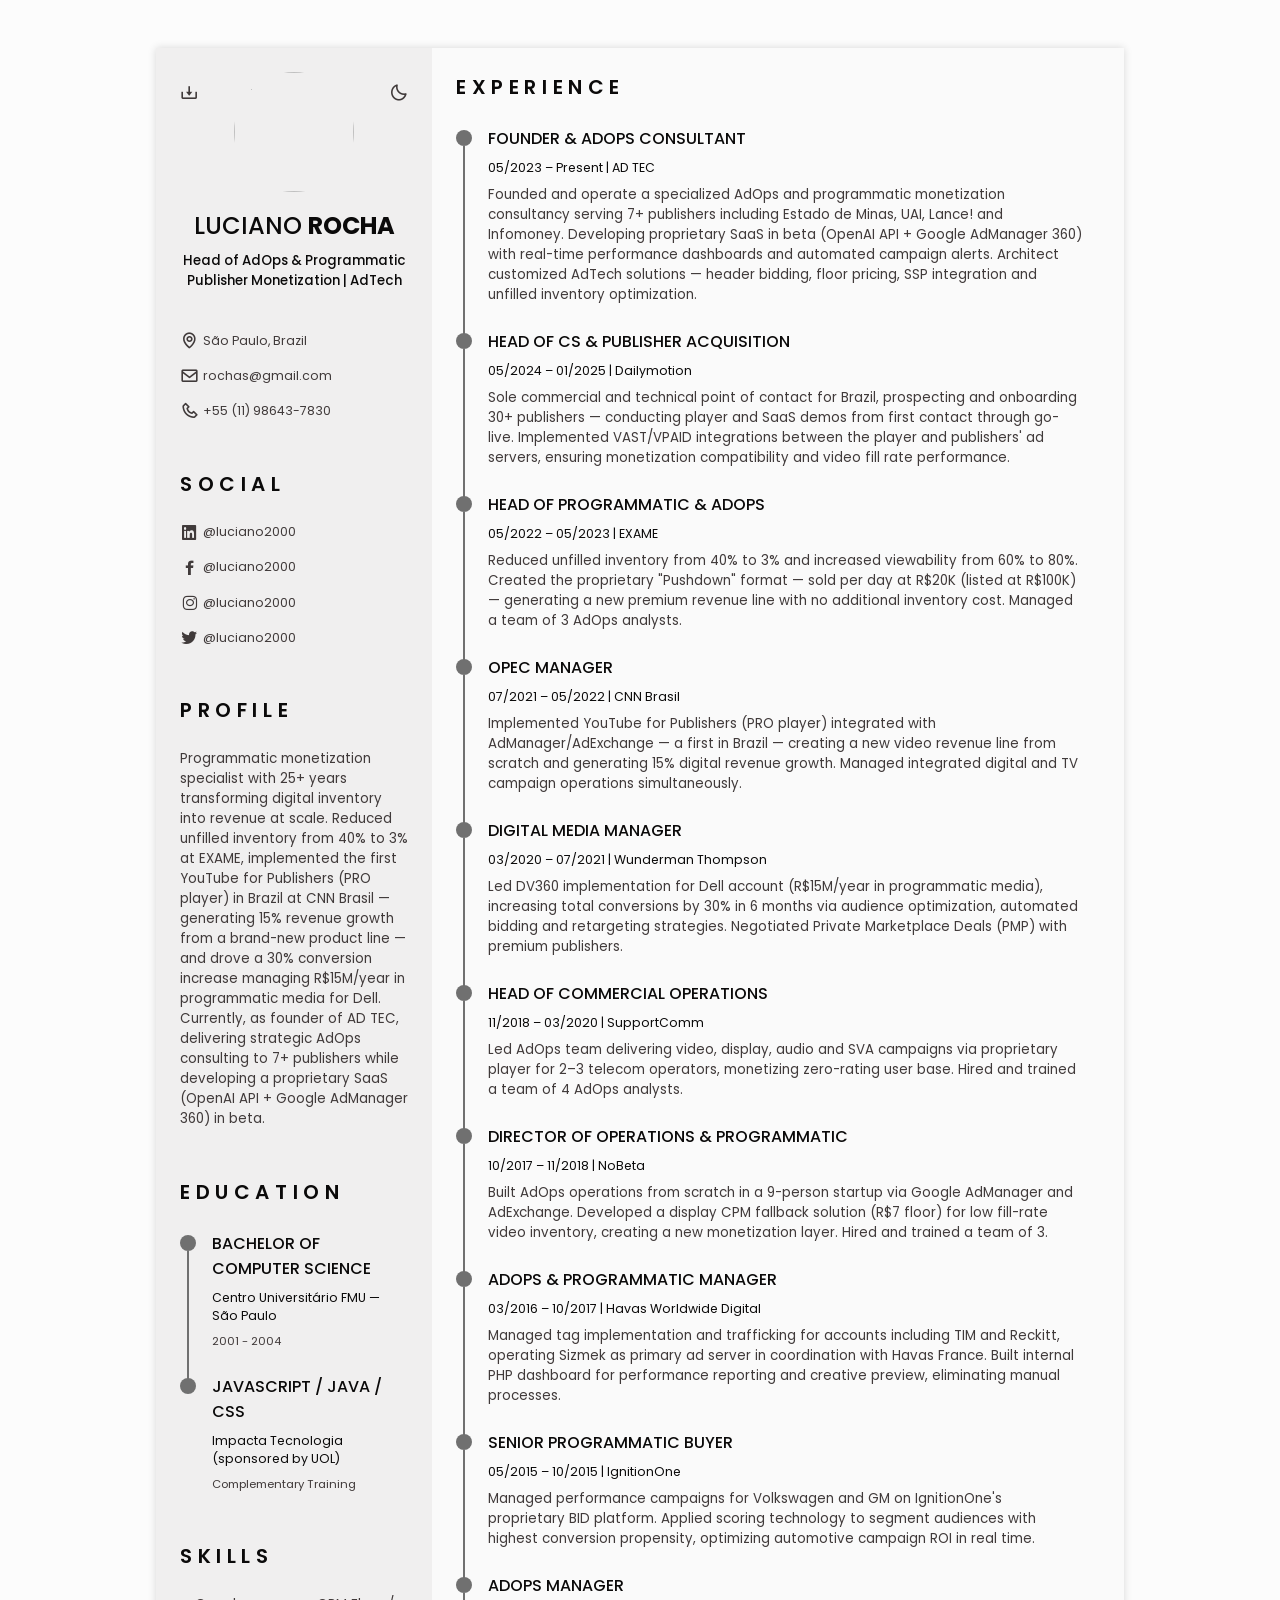
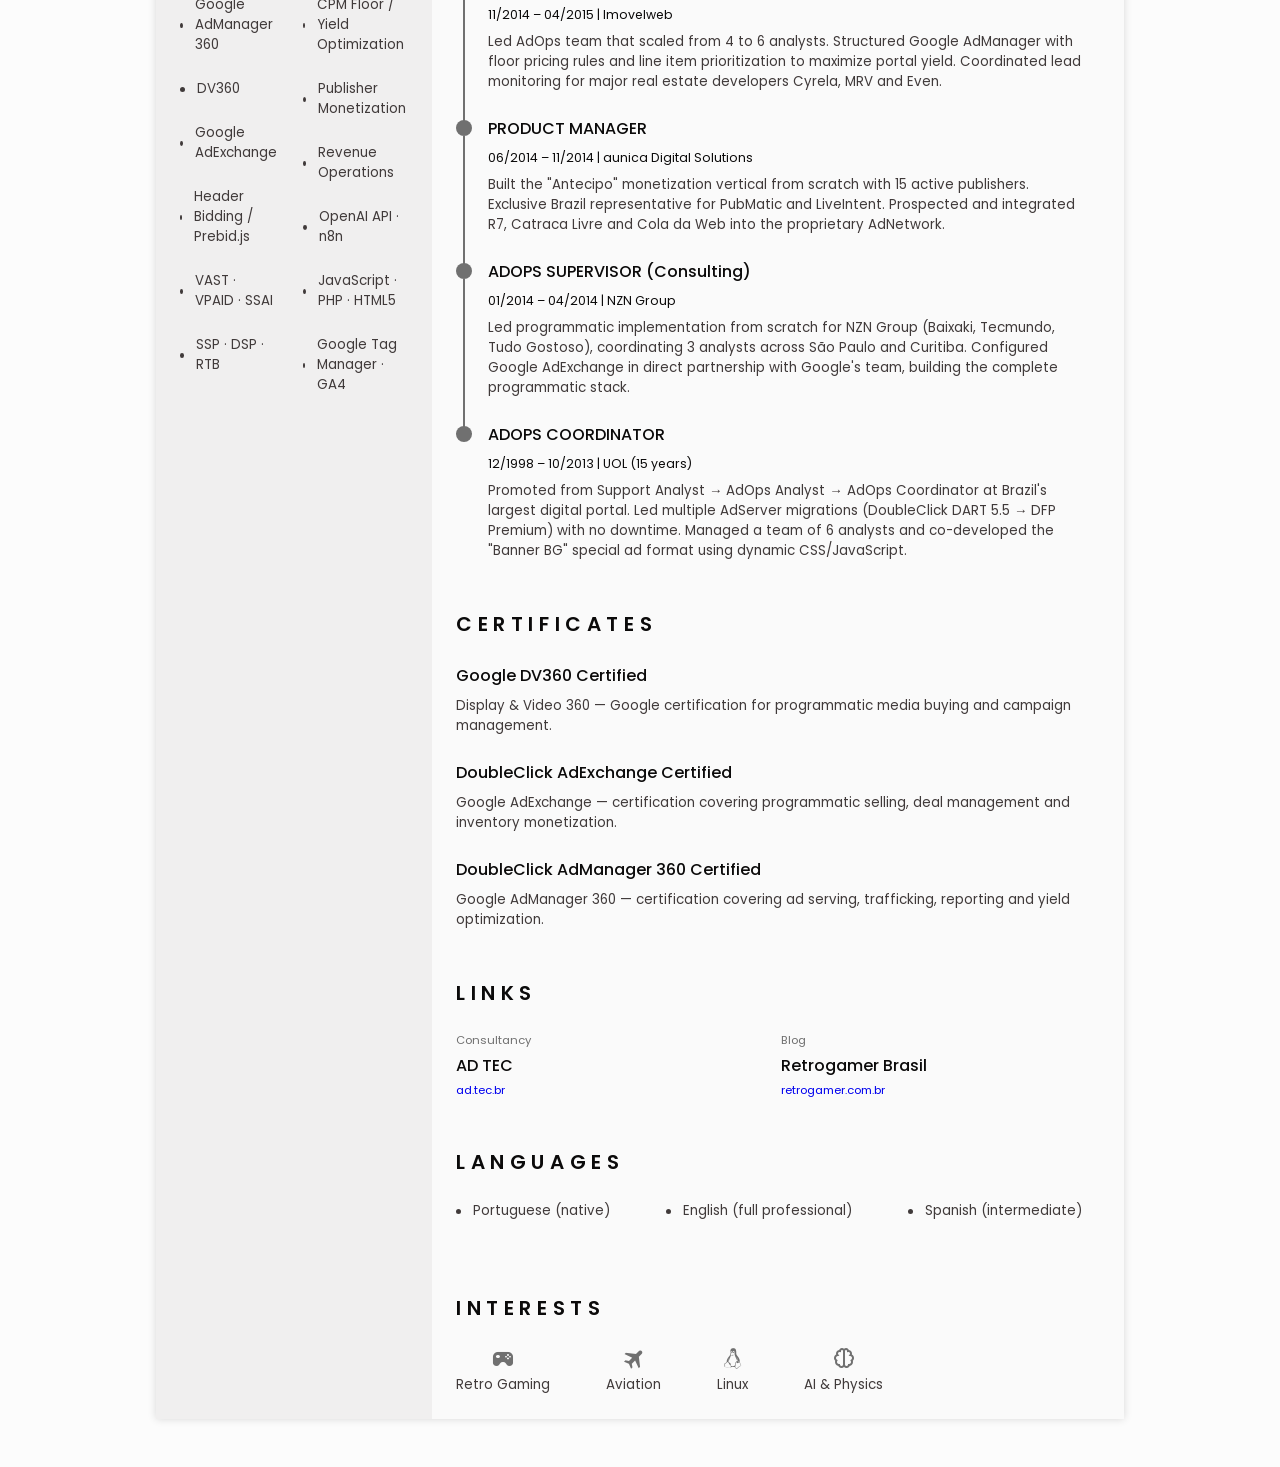
==== commit 6c820e53: "Update index.html" ====
--- a/index.html
+++ b/index.html
@@ -1,6 +1,5 @@
 <!DOCTYPE html>
 <html lang="en">
-
 <head>
     <!-- Google tag (gtag.js) -->
     <script async src="https://www.googletagmanager.com/gtag/js?id=G-7FJZPQWWXQ"></script>
@@ -22,7 +21,6 @@
 
     <title>Luciano Rocha</title>
 </head>
-
 <body>
     <!--========== HEADER ==========-->
     <header class="l-header" id="header">
@@ -405,7 +403,7 @@
                             <span class="references__subtitle">Blog</span>
                             <h3 class="references__title">Retrogamer Brasil</h3>
                             <ul class="references__contact">
-                                <li><a href="https://retrogamerbrasil.com.br" target="_blank">retrogamerbrasil.com.br</a></li>
+                                <li><a href="https://www.retrogamer.com.br" target="_blank">retrogamer.com.br</a></li>
                             </ul>
                         </div>
                     </div>
@@ -470,3 +468,4 @@
 </body>
 
 </html>
+
--- a/assets/css/styles.css
+++ b/assets/css/styles.css
@@ -0,0 +1,631 @@
+/*===== GOOGLE FONTS =====*/
+@import url('https://fonts.googleapis.com/css2?family=Poppins:wght@400;500;600&display=swap');
+
+/*===== VARIABLES CSS =====*/
+:root {
+  --header-height: 3rem;
+  
+  /*========== Colors ==========*/
+  --title-color: #0B0A0A;
+  --text-color: #403A3A;
+  --text-color-light: #707070;
+  --container-color: #FAFAFA;
+  --container-color-alt: #F0EFEF;
+  --body-color: #FCFCFC;
+
+  /*========== Font and typography ==========*/
+  --body-font: 'Poppins', sans-serif;
+  --h1-font-size: 1.5rem;
+  --h2-font-size: 1.25rem;
+  --h3-font-size: 1rem;
+  --normal-font-size: .835rem;
+  --small-font-size: .775rem;
+  --smaller-font-size: .713rem;
+
+  /*========== Font weight ==========*/
+  --font-medium: 500;
+  --font-semi-bold: 600;
+
+  /*========== Margenes ==========*/
+  --mb-1: .5rem;
+  --mb-2: 1rem;
+  --mb-3: 1.5rem;
+
+  /*========== z index ==========*/
+  --z-tooltip: 10;
+  --z-fixed: 100;
+}
+
+/*========== BASE ==========*/
+*,::before,::after{
+  box-sizing: border-box;
+}
+
+html{
+  scroll-behavior: smooth;
+}
+
+/*========== Variables Dark theme ==========*/
+body.dark-theme{
+  --title-color: #F2F2F2;
+  --text-color: #BFBFBF;
+  --container-color: #212121;
+  --container-color-alt: #181616;
+  --body-color: #2B2B2B;
+}
+
+/*========== Button Dark/Light ==========*/
+.change-theme{
+  position: absolute;
+  right: 0;
+  top: 2.2rem;
+  display: flex;
+  color: var(--text-color);
+  font-size: 1.2rem;
+  cursor: pointer;
+}
+
+.change-theme:hover{
+  color: var(--title-color);
+}
+
+/*========== Font size variables to scale cv ==========*/
+body.scale-cv{
+  --h1-font-size: .938rem;
+  --h2-font-size: .938rem;
+  --h3-font-size: .875rem;
+  --normal-font-size: .813rem;
+  --small-font-size: .75rem;
+  --smaller-font-size: .688rem;
+}
+
+/*========== Generate PDF button ==========*/
+.generate-pdf{
+  display: none;
+  position: absolute;
+  top: 2.2rem;
+  left: 0;
+  font-size: 1.2rem;
+  color: var(--text-color);
+  cursor: pointer;
+}
+
+.generate-pdf:hover{
+  color: var(--title-color);
+}
+
+/*========== Classes modified to reduce size and print on A4 sheet ==========*/
+.scale-cv .change-theme,
+.scale-cv .generate-pdf{
+  display: none;
+}
+
+.scale-cv .bd-container{
+  max-width: 595px;
+}
+
+.scale-cv .section{
+  padding: 1.5rem 0 .80rem;
+}
+
+.scale-cv .section-title{
+  margin-bottom: .75rem;
+}
+
+.scale-cv .resume__left,
+.scale-cv .resume__right{
+  padding: 0 1rem;
+}
+
+.scale-cv .home__img{
+  width: 90px;
+  height: 90px;
+}
+
+.scale-cv .home__container{
+  gap: 1.5rem;
+}
+
+.scale-cv .home__data{
+  gap: .25rem;
+}
+
+.scale-cv .home__address,
+.scale-cv .social__container{
+  gap: .75rem;
+}
+
+.scale-cv .home__icon,
+.scale-cv .social__icon,
+.scale-cv .interests__icon{
+  font-size: 1rem;
+}
+
+.scale-cv .education__container,
+.scale-cv .experience__container,
+.scale-cv .certificate__container{
+  gap: 1rem;
+}
+
+.scale-cv .education__time,
+.scale-cv .experience__time{
+  padding-right: .5rem;
+}
+
+.scale-cv .education__rounder,
+.scale-cv .experience__rounder{
+  width: 11px;
+  height: 11px;
+  margin-top: .22rem;
+}
+
+.scale-cv .education__line,
+.scale-cv .experience__line{
+  width: 1px;
+  height: 110%;
+  transform: translate(5px, 0);
+}
+
+.scale-cv .education__data,
+.scale-cv .experience__data{
+  gap: .25rem;
+}
+
+.scale-cv .skills__name{
+  margin-bottom: var(--mb-1);
+}
+
+.scale-cv .interests__container{
+  column-gap: 2.5rem;
+}
+
+body{
+  margin: 0 0 var(--header-height) 0;
+  padding: 0;
+  font-family: var(--body-font);
+  font-size: var(--normal-font-size);
+  background-color: var(--body-color);
+  color: var(--text-color);
+}
+
+h1,h2,h3,ul,p{
+  margin: 0;
+}
+
+h1,h2,h3{
+  color: var(--title-color);
+  font-weight: var(--font-medium);
+}
+
+ul{
+  padding: 0;
+  list-style: none;
+}
+
+a{
+  text-decoration: none;
+}
+
+img{
+  max-width: 100%;
+  height: auto;
+}
+
+/*========== CLASS CSS ==========*/
+.section{
+  padding: 1.5rem 0;
+}
+
+.section-title{
+  font-size: var(--h2-font-size);
+  color: var(--title-color);
+  font-weight: var(--font-semi-bold);
+  text-transform: uppercase;
+  letter-spacing: .35rem;
+  text-align: center;
+  margin-bottom: var(--mb-3);
+}
+
+/*========== LAYOUT ==========*/
+.bd-container{
+  max-width: 968px;
+  width: calc(100% - 3rem);
+  margin-left: var(--mb-3);
+  margin-right: var(--mb-3);
+}
+
+.bd-grid{
+  display: grid;
+  gap: 1.5rem;
+}
+
+.l-header{
+  width: 100%;
+  position: fixed;
+  bottom: 0;
+  left: 0;
+  z-index: var(--z-fixed);
+  background-color: var(--body-color);
+  box-shadow: 0 -1px 4px rgba(0,0,0,.1);
+  transition: .3s;
+}
+
+/*========== NAV ==========*/
+.nav{
+  height: var(--header-height);
+  display: flex;
+  justify-content: space-between;
+  align-items: center;
+}
+
+@media screen and (max-width: 968px){
+  .nav__menu{
+    position: fixed;
+    bottom: -100%;
+    left: 0;
+    width: 100%;
+    padding: 2rem 1.5rem;
+    background-color: var(--body-color);
+    box-shadow: 0 1px 4px rgba(0,0,0,.1);
+    border-radius: 1rem 1rem 0 0;
+    z-index: var(--z-fixed);
+    transition: .3s;
+  }
+}
+
+.nav__logo,
+.nav__toggle{
+  color: var(--title-color);
+  font-weight: var(--font-medium);
+}
+
+.nav__toggle{
+  font-size: 1.2rem;
+  cursor: pointer;
+}
+
+.nav__item{
+  text-align: center;
+}
+
+.nav__list{
+  display: grid;
+  grid-template-columns: repeat(3, 1fr);
+  gap: 2rem;
+}
+
+.nav__link{
+  display: flex;
+  flex-direction: column;
+  font-size: var(--smaller-font-size);
+  color: var(--text-color-light);
+  font-weight: var(--font-medium);
+}
+
+.nav__link:hover{
+  color: var(--title-color);
+}
+
+.nav__icon{
+  font-size: 1.2rem;
+  margin-bottom: var(--mb-1);
+}
+
+/* Show menu */
+.show-menu{
+  bottom: var(--header-height);
+}
+
+/* Active menu link */
+.active-link{
+  color: var(--title-color);
+}
+
+/*========== HOME ==========*/
+.home{
+  position: relative;
+}
+
+.home__container{
+  gap: 3rem;
+}
+
+.home__data{
+  gap: .5rem;
+  text-align: center;
+}
+
+.home__img{
+  width: 120px;
+  height: 120px;
+  border-radius: 50%;
+  justify-self: center;
+  margin-bottom: var(--mb-1);
+}
+
+.home__title{
+  font-size: var(--h1-font-size);
+}
+
+.home__profession{
+  font-size: var(--normal-font-size);
+  margin-bottom: var(--mb-1);
+}
+
+.home__address{
+  gap: 1rem;
+}
+
+.home__information{
+  display: flex;
+  align-items: center;
+  font-size: var(--small-font-size);
+}
+
+.home__icon{
+  font-size: 1.2rem;
+  margin-right: .25rem;
+}
+
+.home__button-movil{
+  display: inline-block;
+  border: 2px solid var(--text-color);
+  color: var(--title-color);
+  padding: 1rem 2rem;
+  border-radius: .25rem;
+  transition: .3s;
+  font-weight: var(--font-medium);
+  margin-top: var(--mb-3);
+}
+
+.home__button-movil:hover{
+  background-color: var(--text-color);
+  color: var(--container-color);
+}
+
+/*========== SOCIAL ==========*/
+.social__container{
+  grid-template-columns: max-content;
+  gap: 1rem;
+}
+
+.social__link{
+  display: inline-flex;
+  align-items: center;
+  font-size: var(--small-font-size);
+  color: var(--text-color);
+}
+
+.social__link:hover{
+  color: var(--title-color);
+}
+
+.social__icon{
+  font-size: 1.2rem;
+  margin-right: .25rem;
+}
+
+/*========== PROFILE ==========*/
+.profile__description{
+  text-align: center;
+}
+
+/*========== EDUCATION AND EXPERIENCE ==========*/
+.education__content,
+.experience__content{
+  display: flex;
+}
+
+.education__time,
+.experience__time{
+  padding-right: 1rem;
+}
+
+.education__rounder,
+.experience__rounder{
+  position: relative;
+  display: block;
+  width: 16px;
+  height: 16px;
+  background-color: var(--text-color-light);
+  border-radius: 50%;
+  margin-top: .25rem;
+}
+
+.education__line,
+.experience__line{
+  display: block;
+  width: 2px;
+  height: 110%;
+  background-color: var(--text-color-light);
+  transform: translate(7px, 0);
+}
+
+.education__data,
+.experience__data{
+  gap: .5rem;
+}
+
+.education__title,
+.experience__title{
+  font-size: var(--h3-font-size);
+}
+
+.education__studies,
+.experience__company{
+  font-size: var(--small-font-size);
+  color: var(--title-color);
+}
+
+.education__year{
+  font-size: var(--smaller-font-size);
+}
+
+/*========== SKILLS AND LANGUAGES ==========*/
+.skills__content,
+.languages__content{
+  grid-template-columns: repeat(2, 1fr);
+}
+
+.languages__content{
+  gap: 0;
+}
+
+.skills__name,
+.languages__name{
+  display: flex;
+  align-items: center;
+  margin-bottom: var(--mb-3);
+}
+
+.skills__circle,
+.languages__circle{
+  display: inline-block;
+  width: 5px;
+  height: 5px;
+  background-color: var(--text-color);
+  border-radius: 50%;
+  margin-right: .75rem;
+}
+
+/*========== CERTIFICATES ==========*/
+.certificate__title{
+  font-size: var(--h3-font-size);
+  margin-bottom: var(--mb-1);
+}
+
+/*========== REFERENCES ==========*/
+.references__content{
+  gap: .25rem;
+}
+
+.references__subtitle{
+  color: var(--text-color-light);
+}
+
+.references__subtitle,
+.references__contact{
+  font-size: var(--smaller-font-size);
+}
+
+.references__title{
+  font-size: var(--h3-font-size);
+}
+
+/*========== INTERESTS ==========*/
+.interests__container{
+  grid-template-columns: repeat(3, 1fr);
+  margin-top: var(--mb-2);
+}
+
+.interests__content{
+  display: flex;
+  flex-direction: column;
+  align-items: center;
+}
+
+.interests__icon{
+  font-size: 1.5rem;
+  color: var(--text-color-light);
+  margin-bottom: .25rem;
+}
+
+/* Scroll top */
+.scrolltop{
+  position: fixed;
+  right: 1rem;
+  bottom: -20%;
+  display: flex;
+  justify-content: center;
+  align-items: center;
+  padding: .3rem;
+  background-color: var(--container-color-alt);
+  border-radius: .4rem;
+  z-index: var(--z-tooltip);
+  transition: .4s;
+  visibility: hidden;
+}
+
+.scrolltop__icon{
+  font-size: 1.2rem;
+  color: var(--text-color);
+}
+
+.show-scroll{
+  visibility: visible;
+  bottom: 5rem;
+}
+
+/*========== MEDIA QUERIES ==========*/
+/* For small devices, menu two columns */
+@media screen and (max-width: 320px){
+  .nav__list{
+    grid-template-columns: repeat(2, 1fr);
+    gap: 1rem .5rem;
+  }
+}
+
+/* Classes modified for large screen size */
+@media screen and (min-width: 968px){
+  body{
+    margin: 3rem 0;
+  }
+
+  .bd-container{
+    margin-left: auto;
+    margin-right: auto;
+  }
+
+  .l-header,
+  .scrolltop{
+    display: none;
+  }
+
+  .resume{
+    display: grid;
+    grid-template-columns: .5fr 1fr;
+    background-color: var(--container-color);
+    box-shadow: 0 0 8px rgba(13,12,12,.15);
+  }
+
+  .resume__left{
+    background-color: var(--container-color-alt);
+  }
+
+  .resume__left,
+  .resume__right{
+    padding: 0 1.5rem;
+  }
+
+  .generate-pdf{
+    display: inline-block;
+  }
+
+  .section-title,
+  .profile__description{
+    text-align: initial;
+  }
+
+  .home__container{
+    gap: 1.5rem;
+  }
+
+  .home__button-movil{
+    display: none;
+  }
+
+  .references__container{
+    grid-template-columns: repeat(2, 1fr);
+  }
+
+  .languages__content{
+    grid-template-columns: repeat(3, max-content);
+    column-gap: 3.5rem;
+  }
+
+  .interests__container{
+    grid-template-columns: repeat(4, max-content);
+    column-gap: 3.5rem;
+  }
+}
+
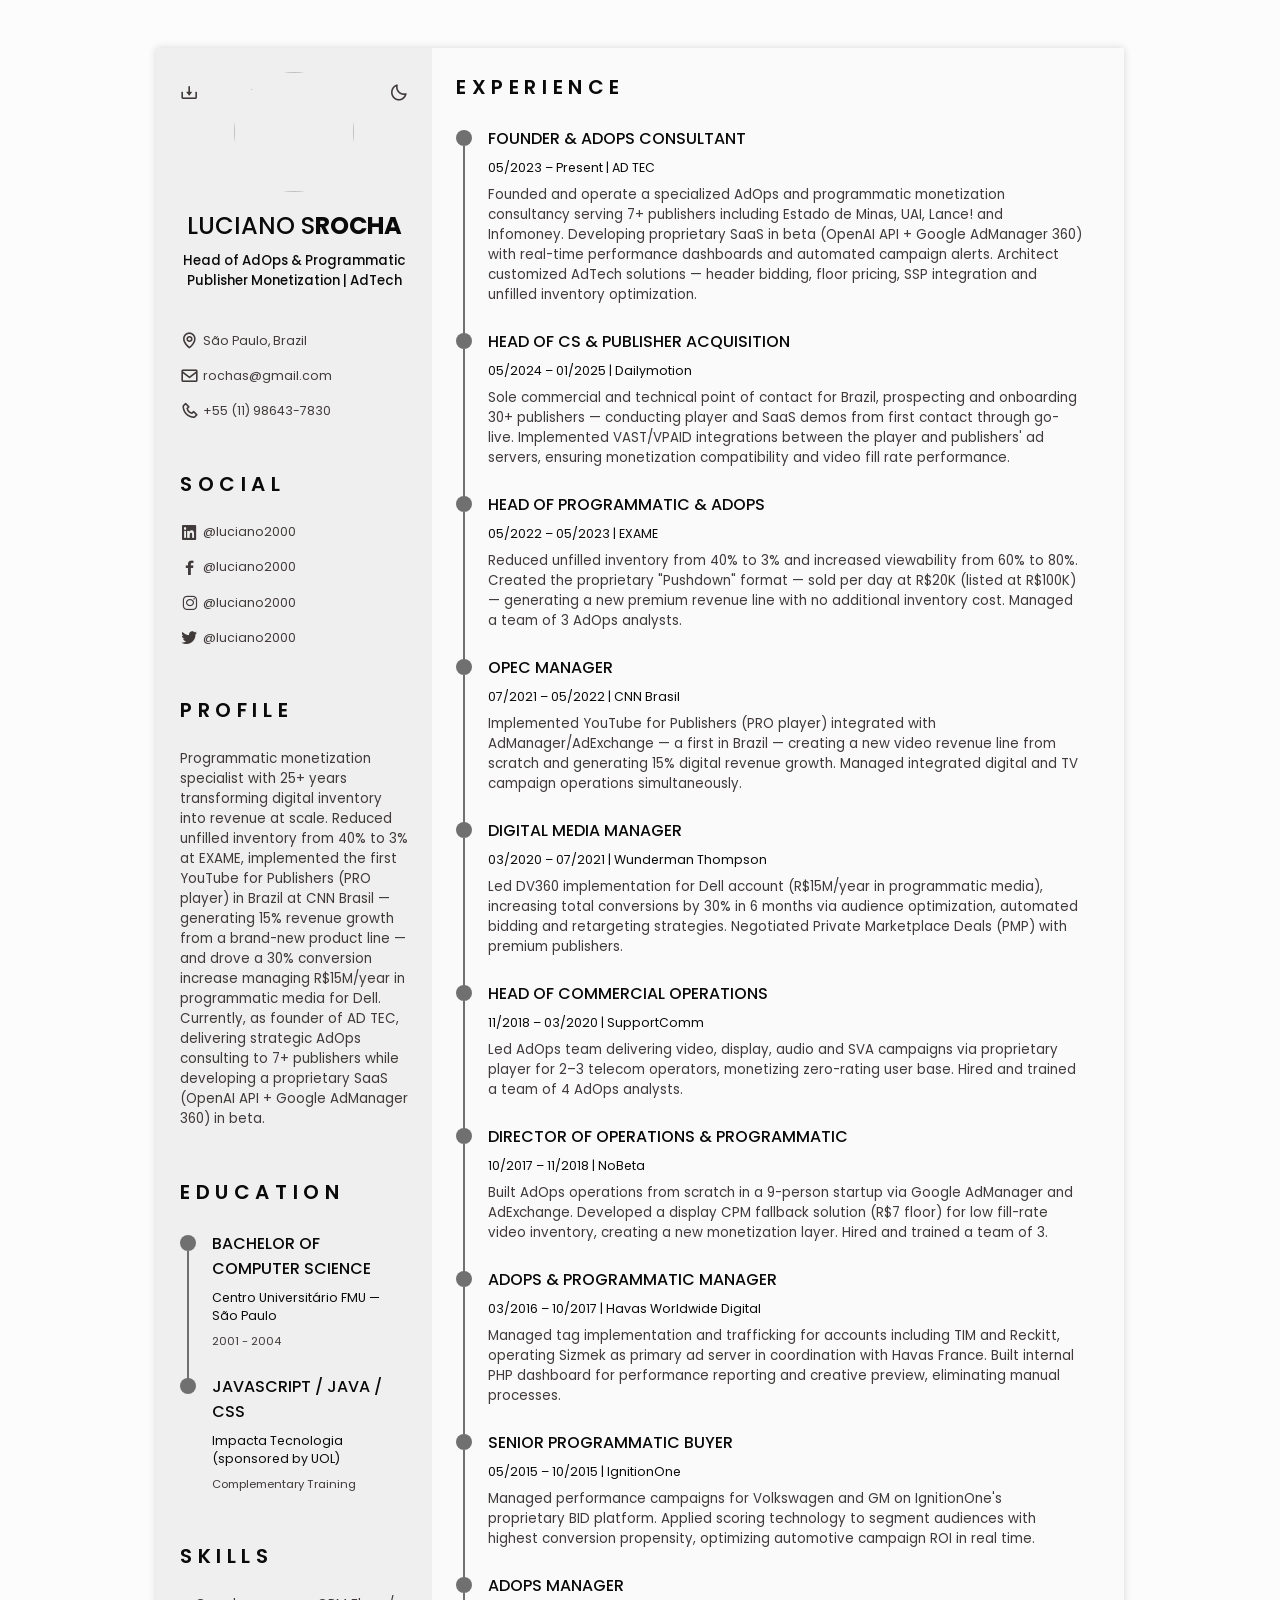
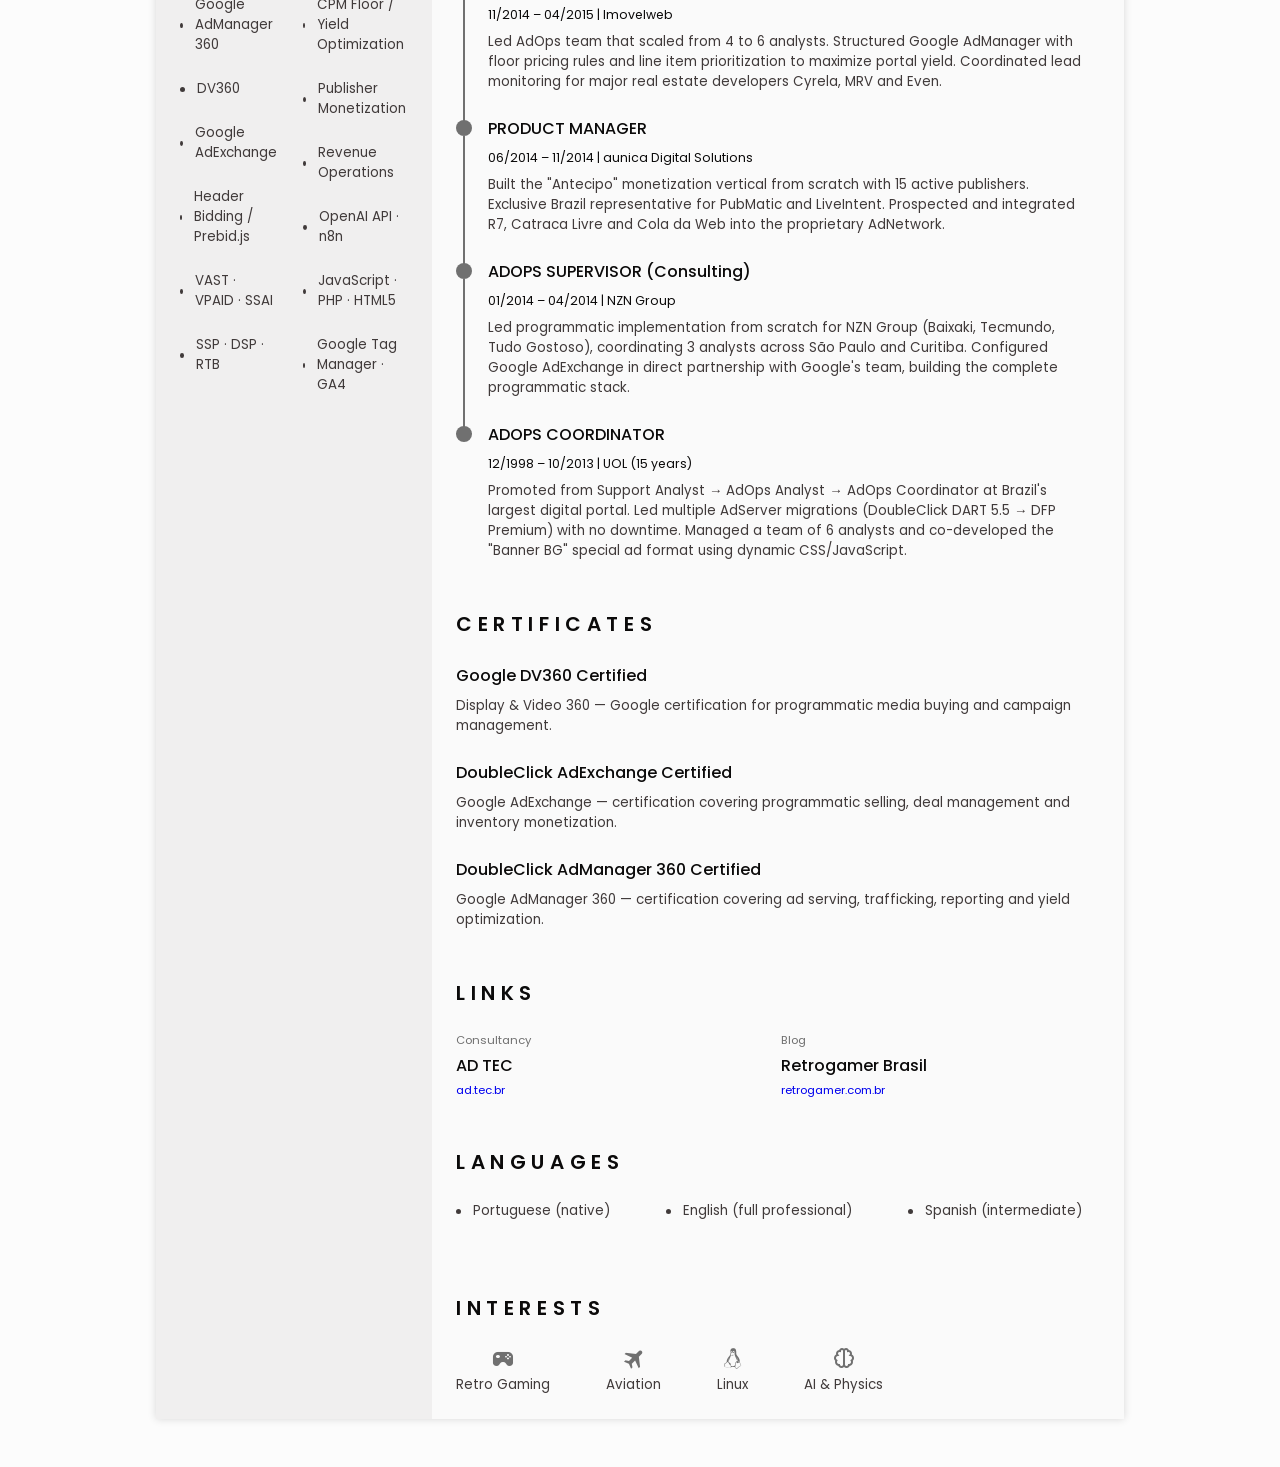
==== commit 223ff2ba: "ajustes" ====
--- a/index.html
+++ b/index.html
@@ -1,5 +1,6 @@
 <!DOCTYPE html>
 <html lang="en">
+
 <head>
     <!-- Google tag (gtag.js) -->
     <script async src="https://www.googletagmanager.com/gtag/js?id=G-7FJZPQWWXQ"></script>
@@ -21,6 +22,7 @@
 
     <title>Luciano Rocha</title>
 </head>
+
 <body>
     <!--========== HEADER ==========-->
     <header class="l-header" id="header">
@@ -83,8 +85,9 @@
                         <div class="home__data bd-grid">
                             <img src="assets/img/eu.jpeg" alt="" class="home__img">
 
-                            <h1 class="home__title">LUCIANO <b>ROCHA</b></h1>
-                            <h3 class="home__profession">Head of AdOps &amp; Programmatic<br>Publisher Monetization | AdTech</h3>
+                            <h1 class="home__title">LUCIANO S<b>ROCHA</b></h1>
+                            <h3 class="home__profession">Head of AdOps &amp; Programmatic<br>Publisher Monetization |
+                                AdTech</h3>
 
                             <div>
                                 <!-- Button to download your CV saved in the pdf folder. Available for mobile -->
@@ -139,7 +142,13 @@
                 <!--========== PROFILE ==========-->
                 <section class="profile section" id="profile">
                     <h2 class="section-title">Profile</h2>
-                    <p class="profile__description">Programmatic monetization specialist with 25+ years transforming digital inventory into revenue at scale. Reduced unfilled inventory from 40% to 3% at EXAME, implemented the first YouTube for Publishers (PRO player) in Brazil at CNN Brasil — generating 15% revenue growth from a brand-new product line — and drove a 30% conversion increase managing R$15M/year in programmatic media for Dell. Currently, as founder of AD TEC, delivering strategic AdOps consulting to 7+ publishers while developing a proprietary SaaS (OpenAI API + Google AdManager 360) in beta.</p>
+                    <p class="profile__description">Programmatic monetization specialist with 25+ years transforming
+                        digital inventory into revenue at scale. Reduced unfilled inventory from 40% to 3% at EXAME,
+                        implemented the first YouTube for Publishers (PRO player) in Brazil at CNN Brasil — generating
+                        15% revenue growth from a brand-new product line — and drove a 30% conversion increase managing
+                        R$15M/year in programmatic media for Dell. Currently, as founder of AD TEC, delivering strategic
+                        AdOps consulting to 7+ publishers while developing a proprietary SaaS (OpenAI API + Google
+                        AdManager 360) in beta.</p>
                 </section>
 
                 <!--========== EDUCATION ==========-->
@@ -182,13 +191,15 @@
                             <li class="skills__name"><span class="skills__circle"></span> Google AdManager 360</li>
                             <li class="skills__name"><span class="skills__circle"></span> DV360</li>
                             <li class="skills__name"><span class="skills__circle"></span> Google AdExchange</li>
-                            <li class="skills__name"><span class="skills__circle"></span> Header Bidding / Prebid.js</li>
+                            <li class="skills__name"><span class="skills__circle"></span> Header Bidding / Prebid.js
+                            </li>
                             <li class="skills__name"><span class="skills__circle"></span> VAST · VPAID · SSAI</li>
                             <li class="skills__name"><span class="skills__circle"></span> SSP · DSP · RTB</li>
                         </ul>
 
                         <ul class="skills__data">
-                            <li class="skills__name"><span class="skills__circle"></span> CPM Floor / Yield Optimization</li>
+                            <li class="skills__name"><span class="skills__circle"></span> CPM Floor / Yield Optimization
+                            </li>
                             <li class="skills__name"><span class="skills__circle"></span> Publisher Monetization</li>
                             <li class="skills__name"><span class="skills__circle"></span> Revenue Operations</li>
                             <li class="skills__name"><span class="skills__circle"></span> OpenAI API · n8n</li>
@@ -214,7 +225,12 @@
                             <div class="experience__data bd-grid">
                                 <h3 class="experience__title">FOUNDER &amp; ADOPS CONSULTANT</h3>
                                 <span class="experience__company">05/2023 – Present | AD TEC</span>
-                                <p class="experience__description">Founded and operate a specialized AdOps and programmatic monetization consultancy serving 7+ publishers including Estado de Minas, UAI, Lance! and Infomoney. Developing proprietary SaaS in beta (OpenAI API + Google AdManager 360) with real-time performance dashboards and automated campaign alerts. Architect customized AdTech solutions — header bidding, floor pricing, SSP integration and unfilled inventory optimization.</p>
+                                <p class="experience__description">Founded and operate a specialized AdOps and
+                                    programmatic monetization consultancy serving 7+ publishers including Estado de
+                                    Minas, UAI, Lance! and Infomoney. Developing proprietary SaaS in beta (OpenAI API +
+                                    Google AdManager 360) with real-time performance dashboards and automated campaign
+                                    alerts. Architect customized AdTech solutions — header bidding, floor pricing, SSP
+                                    integration and unfilled inventory optimization.</p>
                             </div>
                         </div>
 
@@ -226,7 +242,11 @@
                             <div class="experience__data bd-grid">
                                 <h3 class="experience__title">HEAD OF CS &amp; PUBLISHER ACQUISITION</h3>
                                 <span class="experience__company">05/2024 – 01/2025 | Dailymotion</span>
-                                <p class="experience__description">Sole commercial and technical point of contact for Brazil, prospecting and onboarding 30+ publishers — conducting player and SaaS demos from first contact through go-live. Implemented VAST/VPAID integrations between the player and publishers' ad servers, ensuring monetization compatibility and video fill rate performance.</p>
+                                <p class="experience__description">Sole commercial and technical point of contact for
+                                    Brazil, prospecting and onboarding 30+ publishers — conducting player and SaaS demos
+                                    from first contact through go-live. Implemented VAST/VPAID integrations between the
+                                    player and publishers' ad servers, ensuring monetization compatibility and video
+                                    fill rate performance.</p>
                             </div>
                         </div>
 
@@ -238,7 +258,10 @@
                             <div class="experience__data bd-grid">
                                 <h3 class="experience__title">HEAD OF PROGRAMMATIC &amp; ADOPS</h3>
                                 <span class="experience__company">05/2022 – 05/2023 | EXAME</span>
-                                <p class="experience__description">Reduced unfilled inventory from 40% to 3% and increased viewability from 60% to 80%. Created the proprietary "Pushdown" format — sold per day at R$20K (listed at R$100K) — generating a new premium revenue line with no additional inventory cost. Managed a team of 3 AdOps analysts.</p>
+                                <p class="experience__description">Reduced unfilled inventory from 40% to 3% and
+                                    increased viewability from 60% to 80%. Created the proprietary "Pushdown" format —
+                                    sold per day at R$20K (listed at R$100K) — generating a new premium revenue line
+                                    with no additional inventory cost. Managed a team of 3 AdOps analysts.</p>
                             </div>
                         </div>
 
@@ -250,7 +273,10 @@
                             <div class="experience__data bd-grid">
                                 <h3 class="experience__title">OPEC MANAGER</h3>
                                 <span class="experience__company">07/2021 – 05/2022 | CNN Brasil</span>
-                                <p class="experience__description">Implemented YouTube for Publishers (PRO player) integrated with AdManager/AdExchange — a first in Brazil — creating a new video revenue line from scratch and generating 15% digital revenue growth. Managed integrated digital and TV campaign operations simultaneously.</p>
+                                <p class="experience__description">Implemented YouTube for Publishers (PRO player)
+                                    integrated with AdManager/AdExchange — a first in Brazil — creating a new video
+                                    revenue line from scratch and generating 15% digital revenue growth. Managed
+                                    integrated digital and TV campaign operations simultaneously.</p>
                             </div>
                         </div>
 
@@ -262,7 +288,10 @@
                             <div class="experience__data bd-grid">
                                 <h3 class="experience__title">DIGITAL MEDIA MANAGER</h3>
                                 <span class="experience__company">03/2020 – 07/2021 | Wunderman Thompson</span>
-                                <p class="experience__description">Led DV360 implementation for Dell account (R$15M/year in programmatic media), increasing total conversions by 30% in 6 months via audience optimization, automated bidding and retargeting strategies. Negotiated Private Marketplace Deals (PMP) with premium publishers.</p>
+                                <p class="experience__description">Led DV360 implementation for Dell account (R$15M/year
+                                    in programmatic media), increasing total conversions by 30% in 6 months via audience
+                                    optimization, automated bidding and retargeting strategies. Negotiated Private
+                                    Marketplace Deals (PMP) with premium publishers.</p>
                             </div>
                         </div>
 
@@ -274,7 +303,9 @@
                             <div class="experience__data bd-grid">
                                 <h3 class="experience__title">HEAD OF COMMERCIAL OPERATIONS</h3>
                                 <span class="experience__company">11/2018 – 03/2020 | SupportComm</span>
-                                <p class="experience__description">Led AdOps team delivering video, display, audio and SVA campaigns via proprietary player for 2–3 telecom operators, monetizing zero-rating user base. Hired and trained a team of 4 AdOps analysts.</p>
+                                <p class="experience__description">Led AdOps team delivering video, display, audio and
+                                    SVA campaigns via proprietary player for 2–3 telecom operators, monetizing
+                                    zero-rating user base. Hired and trained a team of 4 AdOps analysts.</p>
                             </div>
                         </div>
 
@@ -286,7 +317,10 @@
                             <div class="experience__data bd-grid">
                                 <h3 class="experience__title">DIRECTOR OF OPERATIONS &amp; PROGRAMMATIC</h3>
                                 <span class="experience__company">10/2017 – 11/2018 | NoBeta</span>
-                                <p class="experience__description">Built AdOps operations from scratch in a 9-person startup via Google AdManager and AdExchange. Developed a display CPM fallback solution (R$7 floor) for low fill-rate video inventory, creating a new monetization layer. Hired and trained a team of 3.</p>
+                                <p class="experience__description">Built AdOps operations from scratch in a 9-person
+                                    startup via Google AdManager and AdExchange. Developed a display CPM fallback
+                                    solution (R$7 floor) for low fill-rate video inventory, creating a new monetization
+                                    layer. Hired and trained a team of 3.</p>
                             </div>
                         </div>
 
@@ -298,7 +332,10 @@
                             <div class="experience__data bd-grid">
                                 <h3 class="experience__title">ADOPS &amp; PROGRAMMATIC MANAGER</h3>
                                 <span class="experience__company">03/2016 – 10/2017 | Havas Worldwide Digital</span>
-                                <p class="experience__description">Managed tag implementation and trafficking for accounts including TIM and Reckitt, operating Sizmek as primary ad server in coordination with Havas France. Built internal PHP dashboard for performance reporting and creative preview, eliminating manual processes.</p>
+                                <p class="experience__description">Managed tag implementation and trafficking for
+                                    accounts including TIM and Reckitt, operating Sizmek as primary ad server in
+                                    coordination with Havas France. Built internal PHP dashboard for performance
+                                    reporting and creative preview, eliminating manual processes.</p>
                             </div>
                         </div>
 
@@ -310,7 +347,10 @@
                             <div class="experience__data bd-grid">
                                 <h3 class="experience__title">SENIOR PROGRAMMATIC BUYER</h3>
                                 <span class="experience__company">05/2015 – 10/2015 | IgnitionOne</span>
-                                <p class="experience__description">Managed performance campaigns for Volkswagen and GM on IgnitionOne's proprietary BID platform. Applied scoring technology to segment audiences with highest conversion propensity, optimizing automotive campaign ROI in real time.</p>
+                                <p class="experience__description">Managed performance campaigns for Volkswagen and GM
+                                    on IgnitionOne's proprietary BID platform. Applied scoring technology to segment
+                                    audiences with highest conversion propensity, optimizing automotive campaign ROI in
+                                    real time.</p>
                             </div>
                         </div>
 
@@ -322,7 +362,10 @@
                             <div class="experience__data bd-grid">
                                 <h3 class="experience__title">ADOPS MANAGER</h3>
                                 <span class="experience__company">11/2014 – 04/2015 | Imovelweb</span>
-                                <p class="experience__description">Led AdOps team that scaled from 4 to 6 analysts. Structured Google AdManager with floor pricing rules and line item prioritization to maximize portal yield. Coordinated lead monitoring for major real estate developers Cyrela, MRV and Even.</p>
+                                <p class="experience__description">Led AdOps team that scaled from 4 to 6 analysts.
+                                    Structured Google AdManager with floor pricing rules and line item prioritization to
+                                    maximize portal yield. Coordinated lead monitoring for major real estate developers
+                                    Cyrela, MRV and Even.</p>
                             </div>
                         </div>
 
@@ -334,7 +377,10 @@
                             <div class="experience__data bd-grid">
                                 <h3 class="experience__title">PRODUCT MANAGER</h3>
                                 <span class="experience__company">06/2014 – 11/2014 | aunica Digital Solutions</span>
-                                <p class="experience__description">Built the "Antecipo" monetization vertical from scratch with 15 active publishers. Exclusive Brazil representative for PubMatic and LiveIntent. Prospected and integrated R7, Catraca Livre and Cola da Web into the proprietary AdNetwork.</p>
+                                <p class="experience__description">Built the "Antecipo" monetization vertical from
+                                    scratch with 15 active publishers. Exclusive Brazil representative for PubMatic and
+                                    LiveIntent. Prospected and integrated R7, Catraca Livre and Cola da Web into the
+                                    proprietary AdNetwork.</p>
                             </div>
                         </div>
 
@@ -346,7 +392,10 @@
                             <div class="experience__data bd-grid">
                                 <h3 class="experience__title">ADOPS SUPERVISOR (Consulting)</h3>
                                 <span class="experience__company">01/2014 – 04/2014 | NZN Group</span>
-                                <p class="experience__description">Led programmatic implementation from scratch for NZN Group (Baixaki, Tecmundo, Tudo Gostoso), coordinating 3 analysts across São Paulo and Curitiba. Configured Google AdExchange in direct partnership with Google's team, building the complete programmatic stack.</p>
+                                <p class="experience__description">Led programmatic implementation from scratch for NZN
+                                    Group (Baixaki, Tecmundo, Tudo Gostoso), coordinating 3 analysts across São Paulo
+                                    and Curitiba. Configured Google AdExchange in direct partnership with Google's team,
+                                    building the complete programmatic stack.</p>
                             </div>
                         </div>
 
@@ -358,7 +407,10 @@
                             <div class="experience__data bd-grid">
                                 <h3 class="experience__title">ADOPS COORDINATOR</h3>
                                 <span class="experience__company">12/1998 – 10/2013 | UOL (15 years)</span>
-                                <p class="experience__description">Promoted from Support Analyst → AdOps Analyst → AdOps Coordinator at Brazil's largest digital portal. Led multiple AdServer migrations (DoubleClick DART 5.5 → DFP Premium) with no downtime. Managed a team of 6 analysts and co-developed the "Banner BG" special ad format using dynamic CSS/JavaScript.</p>
+                                <p class="experience__description">Promoted from Support Analyst → AdOps Analyst → AdOps
+                                    Coordinator at Brazil's largest digital portal. Led multiple AdServer migrations
+                                    (DoubleClick DART 5.5 → DFP Premium) with no downtime. Managed a team of 6 analysts
+                                    and co-developed the "Banner BG" special ad format using dynamic CSS/JavaScript.</p>
                             </div>
                         </div>
                     </div>
@@ -371,17 +423,20 @@
                     <div class="certificate__container bd-grid">
                         <div class="certificate__content">
                             <h3 class="certificate__title">Google DV360 Certified</h3>
-                            <p class="certificate__description">Display &amp; Video 360 — Google certification for programmatic media buying and campaign management.</p>
+                            <p class="certificate__description">Display &amp; Video 360 — Google certification for
+                                programmatic media buying and campaign management.</p>
                         </div>
 
                         <div class="certificate__content">
                             <h3 class="certificate__title">DoubleClick AdExchange Certified</h3>
-                            <p class="certificate__description">Google AdExchange — certification covering programmatic selling, deal management and inventory monetization.</p>
+                            <p class="certificate__description">Google AdExchange — certification covering programmatic
+                                selling, deal management and inventory monetization.</p>
                         </div>
 
                         <div class="certificate__content">
                             <h3 class="certificate__title">DoubleClick AdManager 360 Certified</h3>
-                            <p class="certificate__description">Google AdManager 360 — certification covering ad serving, trafficking, reporting and yield optimization.</p>
+                            <p class="certificate__description">Google AdManager 360 — certification covering ad
+                                serving, trafficking, reporting and yield optimization.</p>
                         </div>
                     </div>
                 </section>
@@ -467,5 +522,4 @@
     <script src="assets/js/main.js"></script>
 </body>
 
-</html>
-
+</html>
--- a/assets/css/styles.css
+++ b/assets/css/styles.css
@@ -4,7 +4,7 @@
 /*===== VARIABLES CSS =====*/
 :root {
   --header-height: 3rem;
-  
+
   /*========== Colors ==========*/
   --title-color: #0B0A0A;
   --text-color: #403A3A;
@@ -37,16 +37,18 @@
 }
 
 /*========== BASE ==========*/
-*,::before,::after{
+*,
+::before,
+::after {
   box-sizing: border-box;
 }
 
-html{
+html {
   scroll-behavior: smooth;
 }
 
 /*========== Variables Dark theme ==========*/
-body.dark-theme{
+body.dark-theme {
   --title-color: #F2F2F2;
   --text-color: #BFBFBF;
   --container-color: #212121;
@@ -55,7 +57,7 @@
 }
 
 /*========== Button Dark/Light ==========*/
-.change-theme{
+.change-theme {
   position: absolute;
   right: 0;
   top: 2.2rem;
@@ -65,22 +67,22 @@
   cursor: pointer;
 }
 
-.change-theme:hover{
+.change-theme:hover {
   color: var(--title-color);
 }
 
 /*========== Font size variables to scale cv ==========*/
-body.scale-cv{
+body.scale-cv {
   --h1-font-size: .938rem;
   --h2-font-size: .938rem;
   --h3-font-size: .875rem;
-  --normal-font-size: .813rem;
-  --small-font-size: .75rem;
-  --smaller-font-size: .688rem;
+  --normal-font-size: .75rem;
+  --small-font-size: .688rem;
+  --smaller-font-size: .625rem;
 }
 
 /*========== Generate PDF button ==========*/
-.generate-pdf{
+.generate-pdf {
   display: none;
   position: absolute;
   top: 2.2rem;
@@ -90,96 +92,161 @@
   cursor: pointer;
 }
 
-.generate-pdf:hover{
+.generate-pdf:hover {
   color: var(--title-color);
 }
 
 /*========== Classes modified to reduce size and print on A4 sheet ==========*/
 .scale-cv .change-theme,
-.scale-cv .generate-pdf{
+.scale-cv .generate-pdf {
   display: none;
 }
 
-.scale-cv .bd-container{
-  max-width: 595px;
-}
-
-.scale-cv .section{
-  padding: 1.5rem 0 .80rem;
-}
-
-.scale-cv .section-title{
+.scale-cv .bd-container {
+  max-width: 968px;
+  width: 968px;
+  margin-left: auto;
+  margin-right: auto;
+}
+
+.scale-cv .section {
+  padding: 1.2rem 0 .60rem;
+}
+
+.scale-cv .section-title {
   margin-bottom: .75rem;
 }
 
-.scale-cv .resume__left,
-.scale-cv .resume__right{
+.scale-cv .resume {
+  grid-template-columns: 320px 1fr;
+  max-width: 968px;
+  width: 968px;
+  margin: 0 auto;
+}
+
+.scale-cv .resume__left {
   padding: 0 1rem;
-}
-
-.scale-cv .home__img{
+  max-width: 320px;
+}
+
+.scale-cv .resume__right {
+  padding: 0 1rem;
+  max-width: 648px;
+}
+
+.scale-cv .home__img {
   width: 90px;
   height: 90px;
 }
 
-.scale-cv .home__container{
+.scale-cv .home__container {
   gap: 1.5rem;
 }
 
-.scale-cv .home__data{
+.scale-cv .home__data {
   gap: .25rem;
 }
 
 .scale-cv .home__address,
-.scale-cv .social__container{
+.scale-cv .social__container {
   gap: .75rem;
 }
 
 .scale-cv .home__icon,
 .scale-cv .social__icon,
-.scale-cv .interests__icon{
+.scale-cv .interests__icon {
   font-size: 1rem;
 }
 
 .scale-cv .education__container,
 .scale-cv .experience__container,
-.scale-cv .certificate__container{
-  gap: 1rem;
+.scale-cv .certificate__container {
+  gap: 0.75rem;
 }
 
 .scale-cv .education__time,
-.scale-cv .experience__time{
+.scale-cv .experience__time {
   padding-right: .5rem;
 }
 
 .scale-cv .education__rounder,
-.scale-cv .experience__rounder{
+.scale-cv .experience__rounder {
   width: 11px;
   height: 11px;
   margin-top: .22rem;
 }
 
 .scale-cv .education__line,
-.scale-cv .experience__line{
+.scale-cv .experience__line {
   width: 1px;
   height: 110%;
   transform: translate(5px, 0);
 }
 
 .scale-cv .education__data,
-.scale-cv .experience__data{
+.scale-cv .experience__data {
   gap: .25rem;
 }
 
-.scale-cv .skills__name{
+.scale-cv .skills__name {
   margin-bottom: var(--mb-1);
 }
 
-.scale-cv .interests__container{
+.scale-cv .interests__container {
   column-gap: 2.5rem;
 }
 
-body{
+.scale-cv .experience__description,
+.scale-cv .profile__description,
+.scale-cv .certificate__description {
+  text-align: justify;
+  hyphens: auto;
+  word-wrap: break-word;
+  overflow-wrap: break-word;
+  line-height: 1.4;
+  max-width: 100%;
+}
+
+.scale-cv .experience__content,
+.scale-cv .education__content,
+.scale-cv .certificate__content {
+  page-break-inside: avoid;
+  break-inside: avoid;
+  margin-bottom: 0.5rem;
+}
+
+.scale-cv .section {
+  page-break-before: auto;
+  overflow: visible;
+}
+
+.scale-cv .resume {
+  overflow: visible;
+}
+
+.scale-cv .resume__left,
+.scale-cv .resume__right {
+  overflow: visible;
+}
+
+.scale-cv .experience__title,
+.scale-cv .education__title,
+.scale-cv .certificate__title {
+  font-size: var(--h3-font-size);
+  line-height: 1.2;
+}
+
+.scale-cv .experience__company,
+.scale-cv .education__studies {
+  font-size: var(--smaller-font-size);
+}
+
+.scale-cv .section-title {
+  letter-spacing: .25rem;
+  font-size: var(--h2-font-size);
+}
+
+body {
   margin: 0 0 var(--header-height) 0;
   padding: 0;
   font-family: var(--body-font);
@@ -188,35 +255,41 @@
   color: var(--text-color);
 }
 
-h1,h2,h3,ul,p{
+h1,
+h2,
+h3,
+ul,
+p {
   margin: 0;
 }
 
-h1,h2,h3{
+h1,
+h2,
+h3 {
   color: var(--title-color);
   font-weight: var(--font-medium);
 }
 
-ul{
+ul {
   padding: 0;
   list-style: none;
 }
 
-a{
+a {
   text-decoration: none;
 }
 
-img{
+img {
   max-width: 100%;
   height: auto;
 }
 
 /*========== CLASS CSS ==========*/
-.section{
+.section {
   padding: 1.5rem 0;
 }
 
-.section-title{
+.section-title {
   font-size: var(--h2-font-size);
   color: var(--title-color);
   font-weight: var(--font-semi-bold);
@@ -227,46 +300,46 @@
 }
 
 /*========== LAYOUT ==========*/
-.bd-container{
+.bd-container {
   max-width: 968px;
   width: calc(100% - 3rem);
   margin-left: var(--mb-3);
   margin-right: var(--mb-3);
 }
 
-.bd-grid{
+.bd-grid {
   display: grid;
   gap: 1.5rem;
 }
 
-.l-header{
+.l-header {
   width: 100%;
   position: fixed;
   bottom: 0;
   left: 0;
   z-index: var(--z-fixed);
   background-color: var(--body-color);
-  box-shadow: 0 -1px 4px rgba(0,0,0,.1);
+  box-shadow: 0 -1px 4px rgba(0, 0, 0, .1);
   transition: .3s;
 }
 
 /*========== NAV ==========*/
-.nav{
+.nav {
   height: var(--header-height);
   display: flex;
   justify-content: space-between;
   align-items: center;
 }
 
-@media screen and (max-width: 968px){
-  .nav__menu{
+@media screen and (max-width: 968px) {
+  .nav__menu {
     position: fixed;
     bottom: -100%;
     left: 0;
     width: 100%;
     padding: 2rem 1.5rem;
     background-color: var(--body-color);
-    box-shadow: 0 1px 4px rgba(0,0,0,.1);
+    box-shadow: 0 1px 4px rgba(0, 0, 0, .1);
     border-radius: 1rem 1rem 0 0;
     z-index: var(--z-fixed);
     transition: .3s;
@@ -274,27 +347,27 @@
 }
 
 .nav__logo,
-.nav__toggle{
+.nav__toggle {
   color: var(--title-color);
   font-weight: var(--font-medium);
 }
 
-.nav__toggle{
+.nav__toggle {
   font-size: 1.2rem;
   cursor: pointer;
 }
 
-.nav__item{
+.nav__item {
   text-align: center;
 }
 
-.nav__list{
+.nav__list {
   display: grid;
   grid-template-columns: repeat(3, 1fr);
   gap: 2rem;
 }
 
-.nav__link{
+.nav__link {
   display: flex;
   flex-direction: column;
   font-size: var(--smaller-font-size);
@@ -302,40 +375,40 @@
   font-weight: var(--font-medium);
 }
 
-.nav__link:hover{
-  color: var(--title-color);
-}
-
-.nav__icon{
+.nav__link:hover {
+  color: var(--title-color);
+}
+
+.nav__icon {
   font-size: 1.2rem;
   margin-bottom: var(--mb-1);
 }
 
 /* Show menu */
-.show-menu{
+.show-menu {
   bottom: var(--header-height);
 }
 
 /* Active menu link */
-.active-link{
+.active-link {
   color: var(--title-color);
 }
 
 /*========== HOME ==========*/
-.home{
+.home {
   position: relative;
 }
 
-.home__container{
+.home__container {
   gap: 3rem;
 }
 
-.home__data{
+.home__data {
   gap: .5rem;
   text-align: center;
 }
 
-.home__img{
+.home__img {
   width: 120px;
   height: 120px;
   border-radius: 50%;
@@ -343,31 +416,31 @@
   margin-bottom: var(--mb-1);
 }
 
-.home__title{
+.home__title {
   font-size: var(--h1-font-size);
 }
 
-.home__profession{
+.home__profession {
   font-size: var(--normal-font-size);
   margin-bottom: var(--mb-1);
 }
 
-.home__address{
+.home__address {
   gap: 1rem;
 }
 
-.home__information{
+.home__information {
   display: flex;
   align-items: center;
   font-size: var(--small-font-size);
 }
 
-.home__icon{
+.home__icon {
   font-size: 1.2rem;
   margin-right: .25rem;
 }
 
-.home__button-movil{
+.home__button-movil {
   display: inline-block;
   border: 2px solid var(--text-color);
   color: var(--title-color);
@@ -378,51 +451,51 @@
   margin-top: var(--mb-3);
 }
 
-.home__button-movil:hover{
+.home__button-movil:hover {
   background-color: var(--text-color);
   color: var(--container-color);
 }
 
 /*========== SOCIAL ==========*/
-.social__container{
+.social__container {
   grid-template-columns: max-content;
   gap: 1rem;
 }
 
-.social__link{
+.social__link {
   display: inline-flex;
   align-items: center;
   font-size: var(--small-font-size);
   color: var(--text-color);
 }
 
-.social__link:hover{
-  color: var(--title-color);
-}
-
-.social__icon{
+.social__link:hover {
+  color: var(--title-color);
+}
+
+.social__icon {
   font-size: 1.2rem;
   margin-right: .25rem;
 }
 
 /*========== PROFILE ==========*/
-.profile__description{
+.profile__description {
   text-align: center;
 }
 
 /*========== EDUCATION AND EXPERIENCE ==========*/
 .education__content,
-.experience__content{
+.experience__content {
   display: flex;
 }
 
 .education__time,
-.experience__time{
+.experience__time {
   padding-right: 1rem;
 }
 
 .education__rounder,
-.experience__rounder{
+.experience__rounder {
   position: relative;
   display: block;
   width: 16px;
@@ -433,7 +506,7 @@
 }
 
 .education__line,
-.experience__line{
+.experience__line {
   display: block;
   width: 2px;
   height: 110%;
@@ -442,44 +515,44 @@
 }
 
 .education__data,
-.experience__data{
+.experience__data {
   gap: .5rem;
 }
 
 .education__title,
-.experience__title{
+.experience__title {
   font-size: var(--h3-font-size);
 }
 
 .education__studies,
-.experience__company{
+.experience__company {
   font-size: var(--small-font-size);
   color: var(--title-color);
 }
 
-.education__year{
+.education__year {
   font-size: var(--smaller-font-size);
 }
 
 /*========== SKILLS AND LANGUAGES ==========*/
 .skills__content,
-.languages__content{
+.languages__content {
   grid-template-columns: repeat(2, 1fr);
 }
 
-.languages__content{
+.languages__content {
   gap: 0;
 }
 
 .skills__name,
-.languages__name{
+.languages__name {
   display: flex;
   align-items: center;
   margin-bottom: var(--mb-3);
 }
 
 .skills__circle,
-.languages__circle{
+.languages__circle {
   display: inline-block;
   width: 5px;
   height: 5px;
@@ -489,49 +562,49 @@
 }
 
 /*========== CERTIFICATES ==========*/
-.certificate__title{
+.certificate__title {
   font-size: var(--h3-font-size);
   margin-bottom: var(--mb-1);
 }
 
 /*========== REFERENCES ==========*/
-.references__content{
+.references__content {
   gap: .25rem;
 }
 
-.references__subtitle{
+.references__subtitle {
   color: var(--text-color-light);
 }
 
 .references__subtitle,
-.references__contact{
+.references__contact {
   font-size: var(--smaller-font-size);
 }
 
-.references__title{
+.references__title {
   font-size: var(--h3-font-size);
 }
 
 /*========== INTERESTS ==========*/
-.interests__container{
+.interests__container {
   grid-template-columns: repeat(3, 1fr);
   margin-top: var(--mb-2);
 }
 
-.interests__content{
+.interests__content {
   display: flex;
   flex-direction: column;
   align-items: center;
 }
 
-.interests__icon{
+.interests__icon {
   font-size: 1.5rem;
   color: var(--text-color-light);
   margin-bottom: .25rem;
 }
 
 /* Scroll top */
-.scrolltop{
+.scrolltop {
   position: fixed;
   right: 1rem;
   bottom: -20%;
@@ -546,86 +619,85 @@
   visibility: hidden;
 }
 
-.scrolltop__icon{
+.scrolltop__icon {
   font-size: 1.2rem;
   color: var(--text-color);
 }
 
-.show-scroll{
+.show-scroll {
   visibility: visible;
   bottom: 5rem;
 }
 
 /*========== MEDIA QUERIES ==========*/
 /* For small devices, menu two columns */
-@media screen and (max-width: 320px){
-  .nav__list{
+@media screen and (max-width: 320px) {
+  .nav__list {
     grid-template-columns: repeat(2, 1fr);
     gap: 1rem .5rem;
   }
 }
 
 /* Classes modified for large screen size */
-@media screen and (min-width: 968px){
-  body{
+@media screen and (min-width: 968px) {
+  body {
     margin: 3rem 0;
   }
 
-  .bd-container{
+  .bd-container {
     margin-left: auto;
     margin-right: auto;
   }
 
   .l-header,
-  .scrolltop{
+  .scrolltop {
     display: none;
   }
 
-  .resume{
+  .resume {
     display: grid;
     grid-template-columns: .5fr 1fr;
     background-color: var(--container-color);
-    box-shadow: 0 0 8px rgba(13,12,12,.15);
-  }
-
-  .resume__left{
+    box-shadow: 0 0 8px rgba(13, 12, 12, .15);
+  }
+
+  .resume__left {
     background-color: var(--container-color-alt);
   }
 
   .resume__left,
-  .resume__right{
+  .resume__right {
     padding: 0 1.5rem;
   }
 
-  .generate-pdf{
+  .generate-pdf {
     display: inline-block;
   }
 
   .section-title,
-  .profile__description{
+  .profile__description {
     text-align: initial;
   }
 
-  .home__container{
+  .home__container {
     gap: 1.5rem;
   }
 
-  .home__button-movil{
+  .home__button-movil {
     display: none;
   }
 
-  .references__container{
+  .references__container {
     grid-template-columns: repeat(2, 1fr);
   }
 
-  .languages__content{
+  .languages__content {
     grid-template-columns: repeat(3, max-content);
     column-gap: 3.5rem;
   }
 
-  .interests__container{
+  .interests__container {
     grid-template-columns: repeat(4, max-content);
     column-gap: 3.5rem;
   }
-}
-
+}
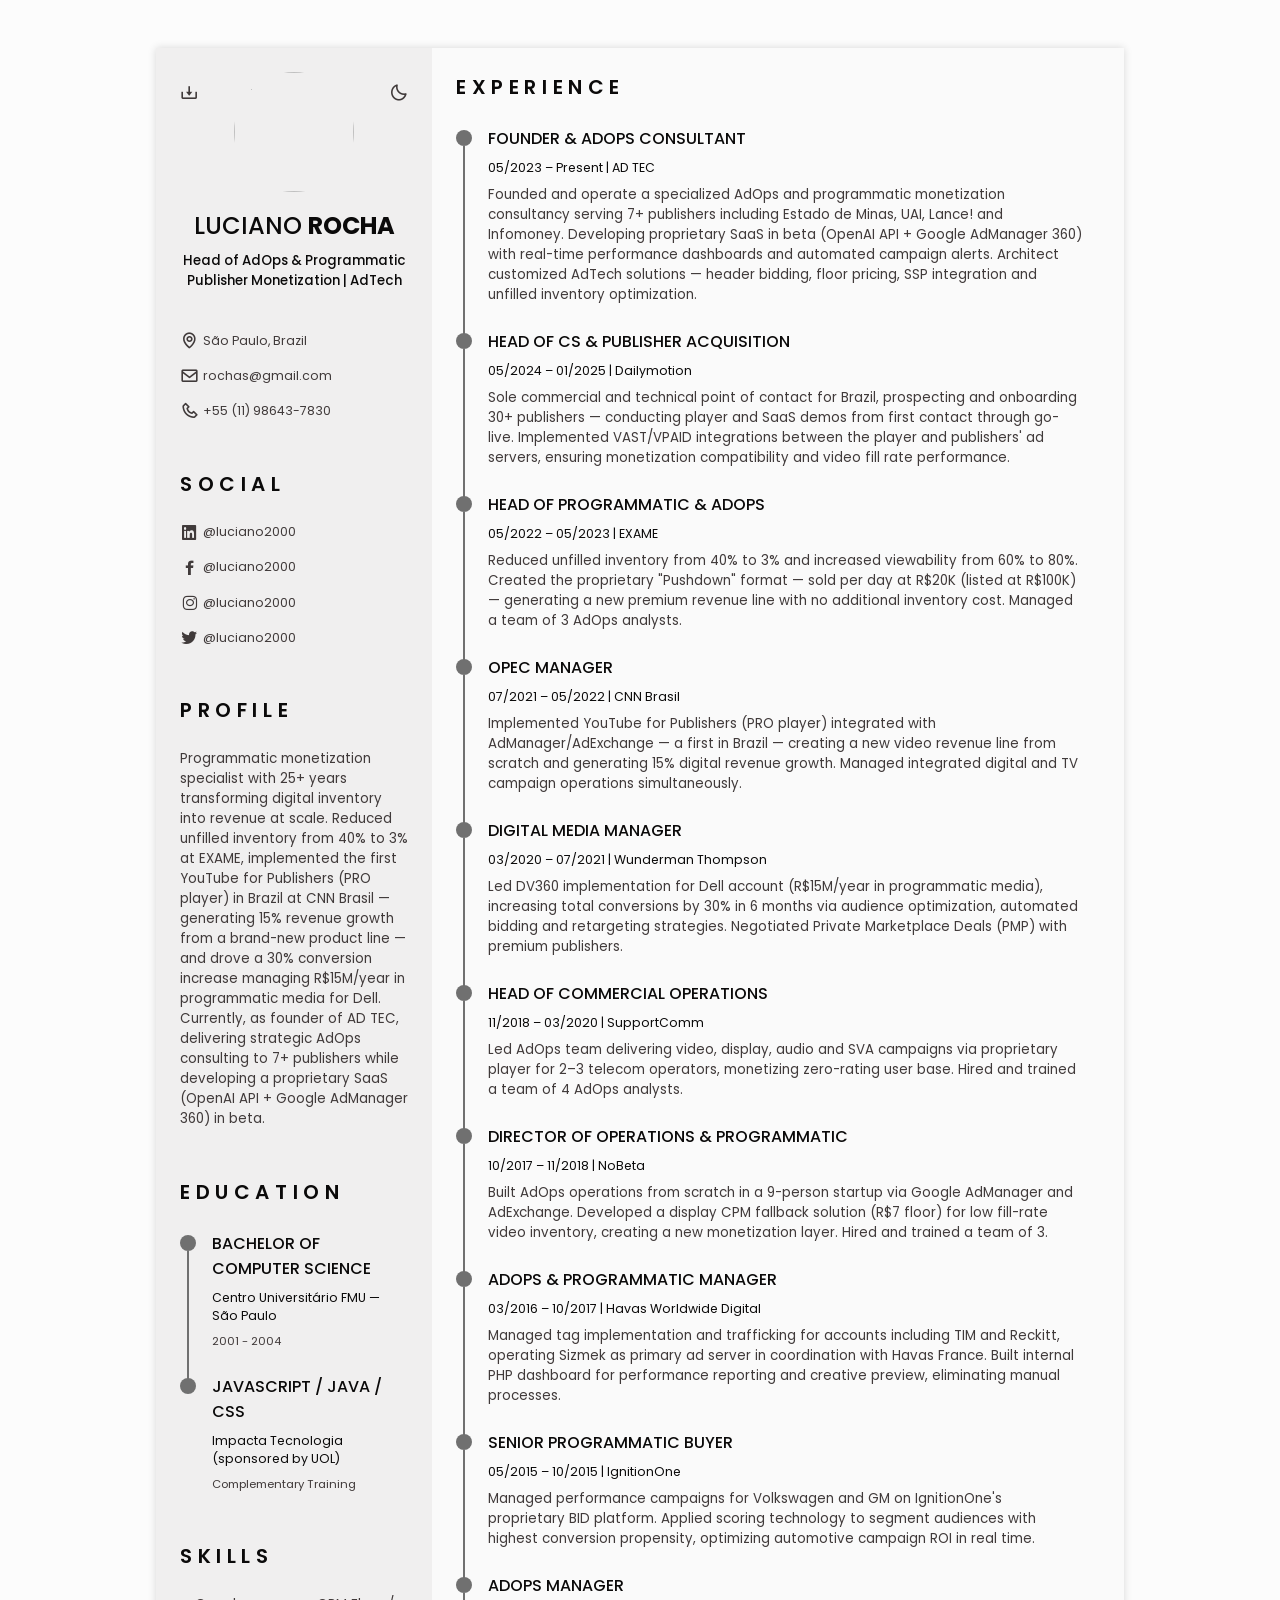
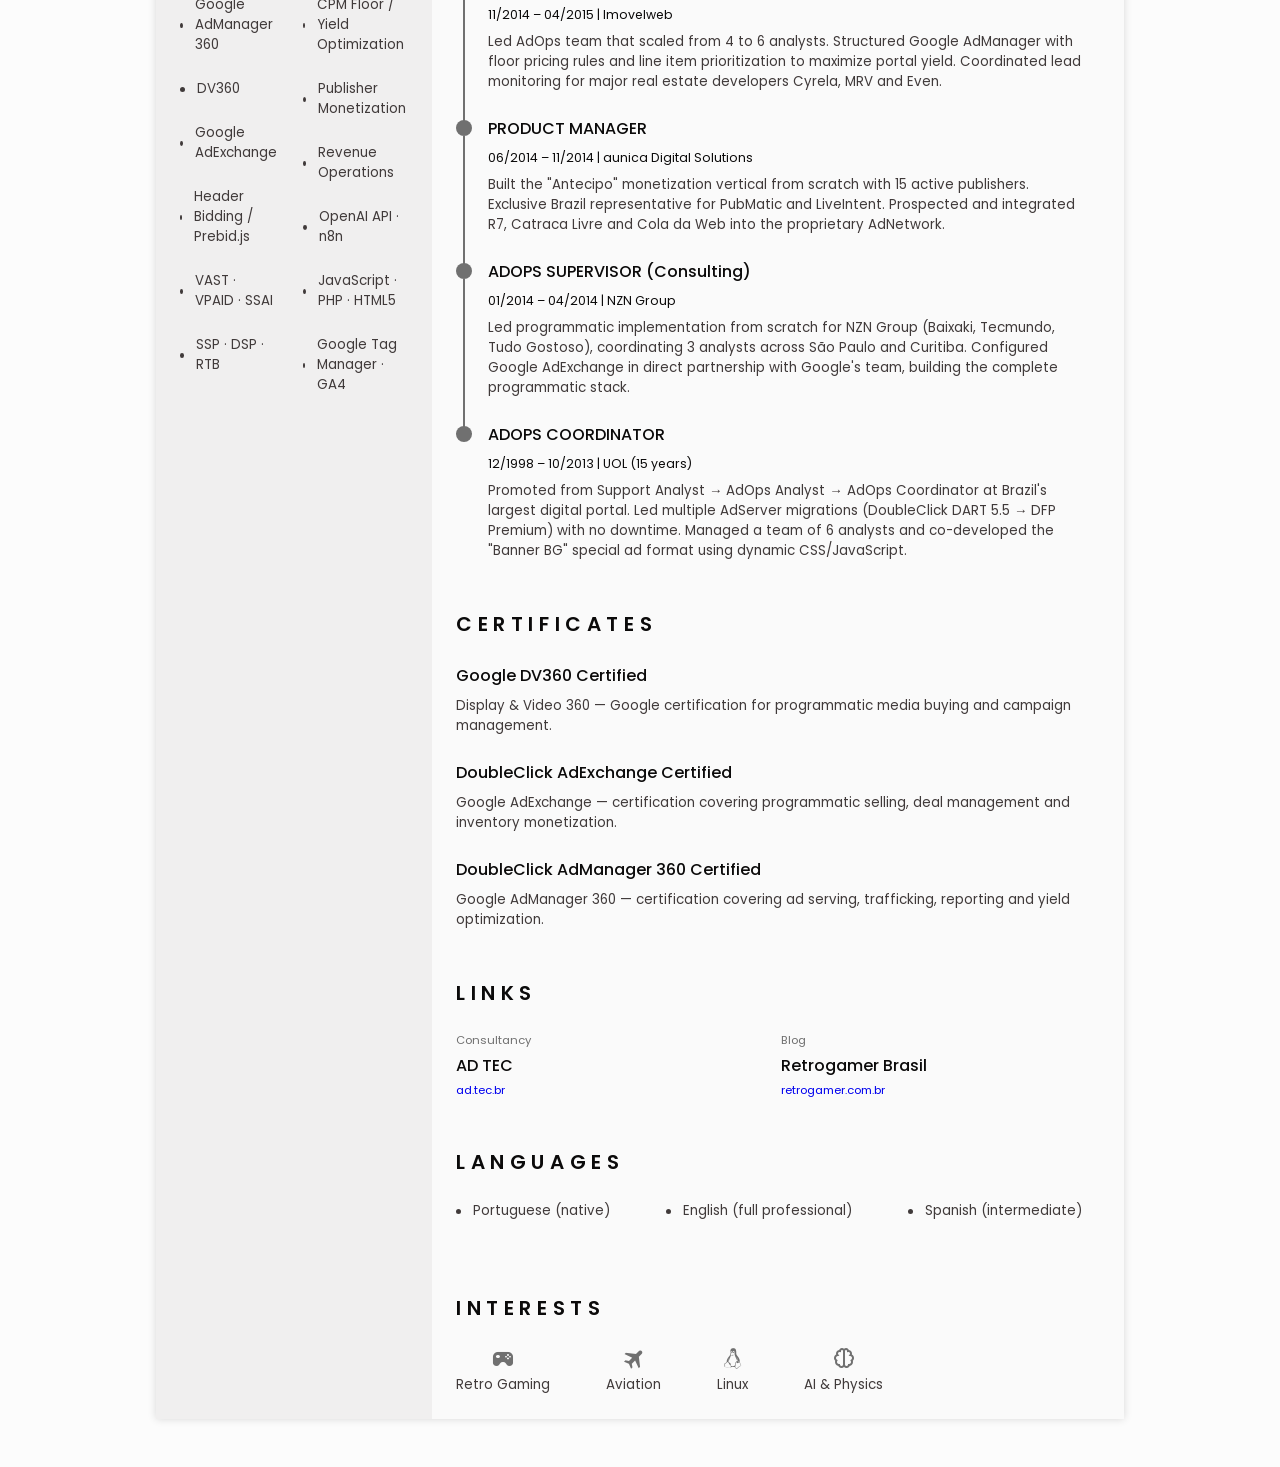
==== commit bedf7769: "ajustes finais" ====
--- a/index.html
+++ b/index.html
@@ -85,7 +85,7 @@
                         <div class="home__data bd-grid">
                             <img src="assets/img/eu.jpeg" alt="" class="home__img">
 
-                            <h1 class="home__title">LUCIANO S<b>ROCHA</b></h1>
+                            <h1 class="home__title">LUCIANO <b>ROCHA</b></h1>
                             <h3 class="home__profession">Head of AdOps &amp; Programmatic<br>Publisher Monetization |
                                 AdTech</h3>
 
